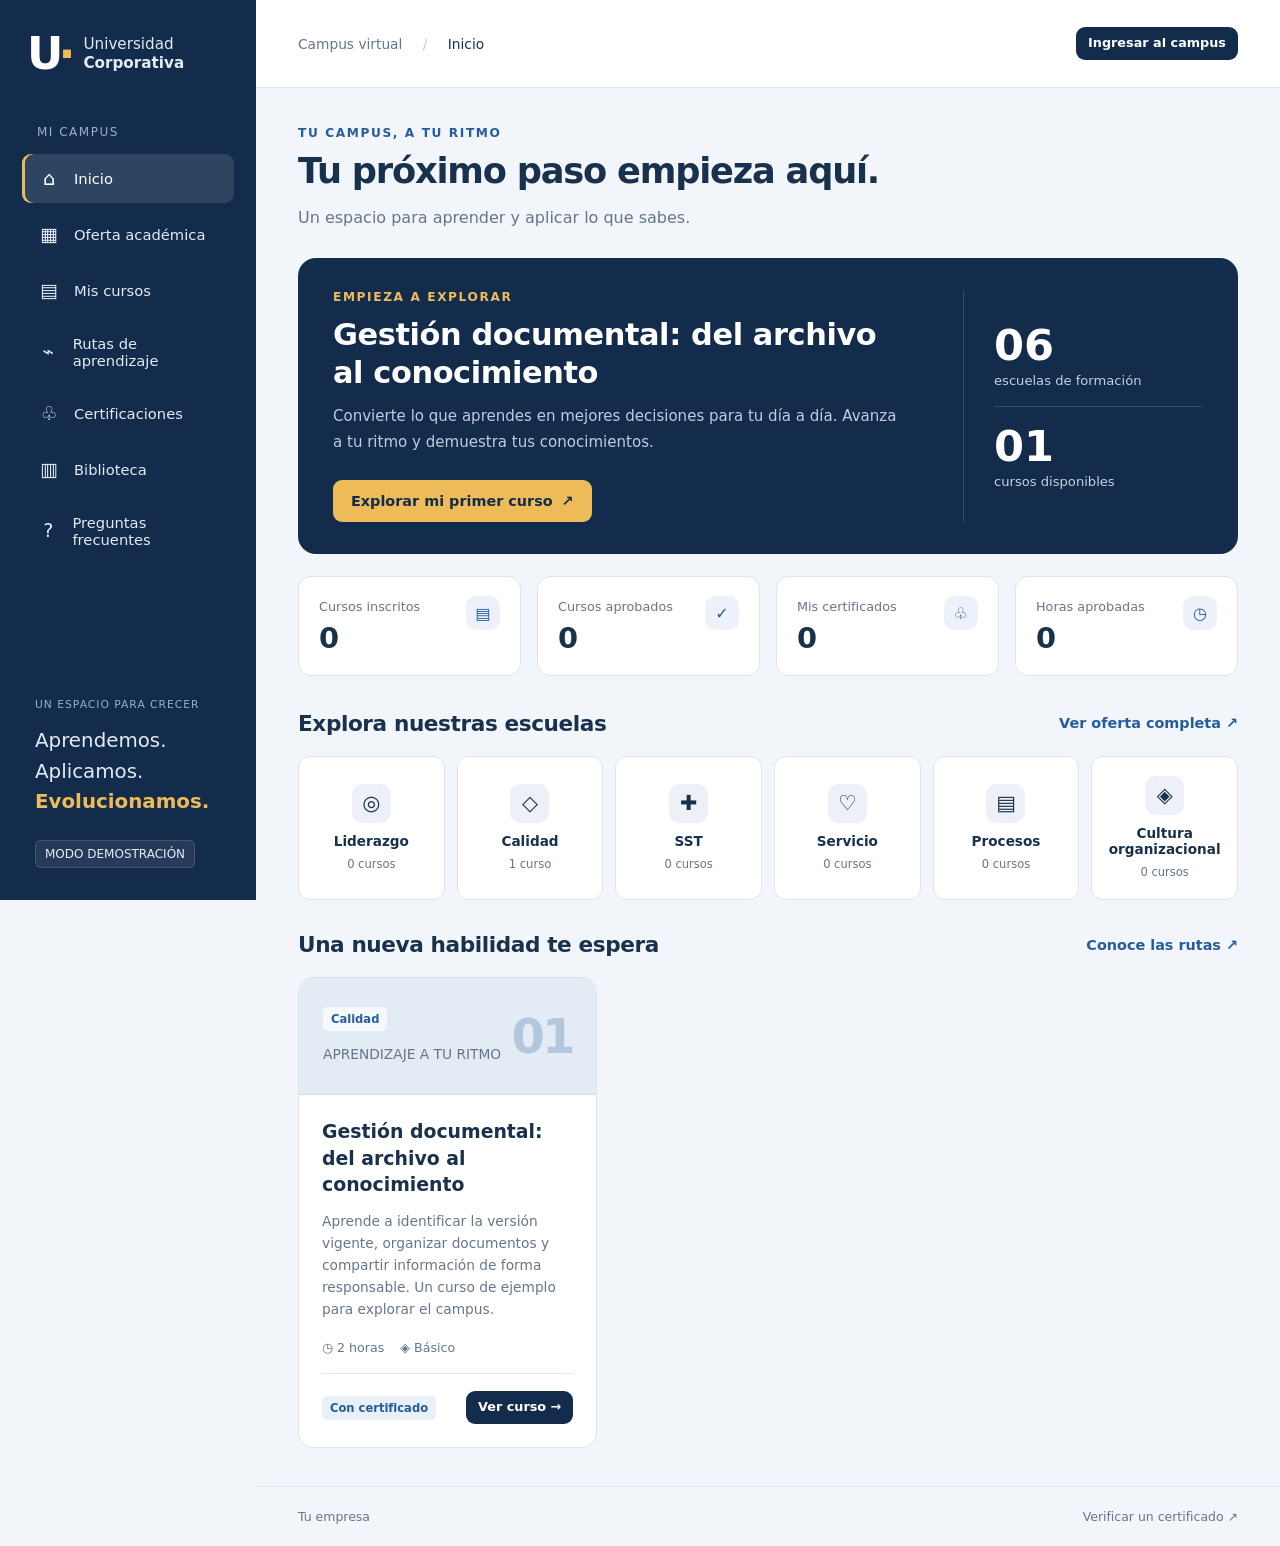
==== web/index.html @ 95053867 "Corregir estructura para GitHub Pages" ====
<!doctype html>
<html lang="es"><head><meta charset="utf-8"><meta name="viewport" content="width=device-width,initial-scale=1"><meta name="theme-color" content="#142c4c"><meta name="description" content="Tu espacio de aprendizaje, cursos y certificaciones corporativas."><title>Universidad Corporativa</title><link rel="icon" href="favicon.svg"><link rel="stylesheet" href="styles.css"><script defer src="config.js"></script><script defer src="demo.js"></script><script defer src="app.js"></script></head>
<body><a class="skip" href="#main">Saltar al contenido</a><aside id="sidebar"><a class="brand" href="#inicio"><span class="mark">U<span>·</span></span><span>Universidad<br><strong>Corporativa</strong></span></a><div class="nav-label">MI CAMPUS</div><nav id="navigation" aria-label="Navegación principal"></nav><div class="aside-bottom"><span class="small">UN ESPACIO PARA CRECER</span><p>Aprendemos.<br>Aplicamos.<br><strong>Evolucionamos.</strong></p><div id="mode"></div></div></aside><div class="shell"><header><button id="menu" class="icon-button" aria-label="Abrir menú" aria-expanded="false">☰</button><div class="breadcrumb">Campus virtual <span>/</span> <b id="section-name">Inicio</b></div><div id="account"></div></header><main id="main" tabindex="-1"><div class="empty">Cargando tu campus…</div></main><footer><span id="footer-brand">Universidad Corporativa</span><a href="#verificar">Verificar un certificado ↗</a></footer></div><dialog id="dialog"><div id="dialog-content"></div></dialog><div id="toast" role="status" aria-live="polite"></div></body></html>
---- web/styles.css ----
:root{--navy:#142c4c;--ink:#18324e;--muted:#66768a;--line:#dde4ed;--bg:#f2f5f9;--gold:#edbc59;--blue:#245c9e;--green:#247968;--radius:18px;font-family:Inter,ui-sans-serif,system-ui,-apple-system,BlinkMacSystemFont,"Segoe UI",sans-serif;color:var(--ink);background:var(--bg);font-size:16px}*{box-sizing:border-box}body{margin:0}button,input,select,textarea{font:inherit}button,a,input,select,textarea{-webkit-tap-highlight-color:transparent}button,a{touch-action:manipulation}button{cursor:pointer}button:disabled{cursor:wait;opacity:.6}a{color:inherit;text-decoration:none}a:hover{text-decoration:underline}button:focus-visible,a:focus-visible,input:focus-visible,select:focus-visible,textarea:focus-visible,summary:focus-visible{outline:3px solid #2e86d5;outline-offset:3px}h1,h2,h3,p{margin-top:0}h1{font-size:2.2rem;line-height:1.2;letter-spacing:-1.2px;margin-bottom:12px}h2{font-size:1.35rem;letter-spacing:-.4px}h3{font-size:1.1rem;line-height:1.4}p{line-height:1.7}small,.small{font-size:.8rem}#sidebar{width:256px;background:var(--navy);color:#e2eaf4;position:fixed;inset:0 auto 0 0;z-index:10;padding:32px 22px;display:flex;flex-direction:column}.brand{display:flex;align-items:center;gap:13px;line-height:1.3;font-size:.95rem;margin:0 5px 48px}.brand:hover{text-decoration:none}.mark{font-size:2.8rem;font-weight:800;line-height:1;letter-spacing:-5px;color:white}.mark span{color:var(--gold)}.nav-label{color:#9aafc8;font-size:.75rem;letter-spacing:1.5px;margin:0 15px 15px}nav{display:grid;gap:7px}nav a{padding:13px 15px;display:flex;gap:13px;align-items:center;border-radius:9px;font-size:.92rem}nav a.active{background:#2e4562;color:#fff;box-shadow:inset 3px 0 var(--gold)}nav a:hover{background:#263f5e;text-decoration:none}.nav-icon{font-size:1.2rem;width:24px;text-align:center}.aside-bottom{margin-top:auto;padding:25px 13px 0}.aside-bottom .small{color:#9aafc8;font-size:.67rem;letter-spacing:1px}.aside-bottom p{font-size:1.24rem;line-height:1.55;margin:14px 0 22px}.aside-bottom strong{color:var(--gold)}.demo-label{display:inline-block;padding:6px 9px;background:#ffffff13;border:1px solid #ffffff25;border-radius:6px;font-size:.75rem}.shell{margin-left:256px}header{height:88px;padding:0 42px;background:white;border-bottom:1px solid var(--line);display:flex;justify-content:space-between;align-items:center;gap:15px}.breadcrumb{font-size:.86rem;color:var(--muted)}.breadcrumb span{margin:0 16px;color:#bdc7d2}.breadcrumb b{font-weight:500;color:var(--ink)}#account{display:flex;align-items:center;gap:14px}.avatar{background:#e6edf7;border-radius:50%;width:38px;height:38px;display:inline-grid;place-items:center;font-weight:600;font-size:.85rem}.account-name{font-size:.85rem}.icon-button{background:none;border:0;color:var(--ink);padding:8px}#menu{display:none}main{padding:38px 42px;min-height:calc(100vh - 155px);max-width:1550px;margin:auto}.eyebrow{font-size:.76rem;letter-spacing:1.6px;font-weight:650;text-transform:uppercase;color:var(--blue);margin-bottom:10px}.muted{color:var(--muted)}.intro{display:flex;align-items:center;justify-content:space-between;gap:20px;margin-bottom:27px}.intro p{margin:8px 0 0}.btn{border:0;border-radius:9px;padding:12px 18px;background:var(--navy);color:white;font-weight:600;font-size:.9rem;display:inline-flex;align-items:center;justify-content:center;gap:9px;line-height:1.3;white-space:normal}.btn:hover{background:#254971;text-decoration:none}.btn.secondary{border:1px solid var(--line);color:var(--ink);background:white}.btn.gold{background:var(--gold);color:var(--navy)}.btn.danger{background:#a93343}.btn.small{padding:8px 12px;font-size:.8rem}.btn.link{color:var(--blue);background:none;padding:6px 0}.hero{background:var(--navy);color:white;border-radius:var(--radius);padding:32px 35px;display:grid;grid-template-columns:1fr 240px;gap:35px;overflow:hidden;position:relative}.hero .eyebrow{color:var(--gold)}.hero h2{font-size:1.9rem;line-height:1.25;max-width:560px;margin:12px 0}.hero p{color:#becde0;font-size:.94rem;max-width:570px;margin-bottom:24px}.hero-summary{border-left:1px solid #ffffff26;padding-left:30px;display:flex;flex-direction:column;justify-content:center;gap:18px}.hero-summary strong{font-size:2.7rem;line-height:1;font-weight:600}.hero-summary span{font-size:.82rem;color:#c3d1e2;display:block;margin-top:6px}.hero-summary .mini{border-top:1px solid #ffffff26;padding-top:18px}.stats{display:grid;grid-template-columns:repeat(4,1fr);gap:16px;margin:22px 0 32px}.stat{background:white;border:1px solid var(--line);border-radius:13px;padding:19px 20px;display:flex;justify-content:space-between;align-items:flex-start;gap:12px}.stat b{display:block;font-size:1.8rem;line-height:1.2;margin:6px 0 0}.stat small{color:var(--muted);font-size:.8rem}.stat-icon{width:34px;height:34px;display:grid;place-items:center;background:#edf2fa;border-radius:10px;color:var(--blue)}.section-head{display:flex;justify-content:space-between;align-items:center;gap:16px;margin:30px 0 17px}.section-head h2{margin:0}.schools{display:grid;grid-template-columns:repeat(6,1fr);gap:12px}.school{background:white;border:1px solid var(--line);border-radius:12px;padding:19px 10px;text-align:center;color:var(--ink);transition:transform .18s,border-color .18s}.school:hover{transform:translateY(-3px);border-color:#7b9aba}.school strong{display:block;font-size:.85rem;margin:10px 0 4px}.school small{font-size:.72rem;color:var(--muted)}.school-symbol{width:39px;height:39px;display:grid;place-items:center;border-radius:11px;background:#edf1f7;margin:auto;font-size:1.3rem}.grid{display:grid;grid-template-columns:repeat(3,minmax(0,1fr));gap:21px}.course{border:1px solid var(--line);border-radius:15px;background:white;overflow:hidden;display:flex;flex-direction:column}.course-cover{background:#e3ebf5;min-height:117px;padding:24px;display:flex;justify-content:space-between;align-items:center;color:var(--blue);border-bottom:1px solid #d5e0ef}.cover-number{font-size:3rem;line-height:1;font-weight:750;opacity:.25;letter-spacing:-3px}.course-cover .tag{background:#ffffffb0}.course-body{padding:23px;display:flex;flex:1;flex-direction:column}.course h3{font-size:1.18rem;margin-bottom:12px}.course p{font-size:.86rem;color:var(--muted);line-height:1.6;flex:1}.course-meta{display:flex;gap:16px;font-size:.79rem;color:var(--muted);margin:7px 0 18px}.course-bottom{border-top:1px solid var(--line);padding-top:17px;display:flex;justify-content:space-between;align-items:center;gap:12px}.tag{font-size:.72rem;font-weight:600;border-radius:5px;padding:5px 8px;background:#eaf0f8;color:var(--blue);display:inline-block}.tag.green{color:#176451;background:#e6f3ee}.tag.gold{color:#885b0b;background:#fff3d9}.tag.red{color:#a52d3d;background:#fdeaf0}.filters{display:flex;flex-wrap:wrap;gap:12px;margin:24px 0}.filters input{flex:2;min-width:180px}.filters select{flex:1;min-width:170px}input,select,textarea{border:1px solid #cbd5e0;border-radius:8px;background:white;color:var(--ink);padding:11px 12px;width:100%;font-size:.93rem}textarea{resize:vertical;min-height:100px;line-height:1.6}label{display:block;font-size:.85rem;font-weight:550;margin-bottom:7px}label:has(input[type=checkbox]),label:has(input[type=radio]){font-weight:400;display:flex;align-items:flex-start;gap:11px;line-height:1.55}input[type=checkbox],input[type=radio]{width:19px;height:19px;flex-shrink:0;margin:3px 0;accent-color:var(--navy)}.field{margin-bottom:18px}.form-grid{display:grid;grid-template-columns:1fr 1fr;gap:0 18px}.panel{background:white;border:1px solid var(--line);border-radius:var(--radius);padding:28px;margin-bottom:22px}.panel p:last-child{margin-bottom:0}.empty{background:white;border:1px dashed #c2cede;border-radius:15px;padding:45px 28px;text-align:center;color:var(--muted)}.empty h3{color:var(--ink)}.progress{height:7px;background:#e8edf4;border-radius:10px;overflow:hidden;margin:12px 0}.progress span{height:100%;display:block;background:var(--green);border-radius:10px}.course-layout{display:grid;grid-template-columns:270px minmax(0,1fr);gap:24px}.lesson-nav{align-self:start;background:white;border:1px solid var(--line);padding:20px;border-radius:14px}.lesson-nav button{display:block;text-align:left;width:100%;border:0;border-radius:8px;background:none;padding:13px 11px;color:var(--ink);font-size:.86rem;margin:5px 0;line-height:1.5}.lesson-nav button.active{background:#eaf0f8;font-weight:600}.reading{white-space:pre-wrap;line-height:1.9;font-size:1rem}.lesson-actions{display:flex;justify-content:space-between;gap:14px;border-top:1px solid var(--line);padding-top:22px;margin-top:28px}.notice{padding:15px 19px;border:1px solid #e2d3ae;background:#fff8e9;border-radius:10px;color:#775621;font-size:.88rem;line-height:1.6;margin-bottom:22px}.notice.blue{background:#edf4fc;border-color:#cbdff4;color:#254971}.quiz-question{border:1px solid var(--line);border-radius:12px;padding:24px;margin:20px 0}.quiz-question legend{font-weight:600;padding:0 7px;line-height:1.5}.quiz-question label{padding:11px 13px;border:1px solid var(--line);border-radius:7px;margin:10px 0}.quiz-question label:has(input:checked){background:#edf4fc;border-color:#457fb4}.score{font-size:4rem;font-weight:700;color:var(--green);margin:12px 0}.cert{position:relative;padding:29px;border-top:4px solid var(--gold)}.cert .cert-icon{font-size:2rem;color:#ad7b21;margin-bottom:18px}.cert h3{margin:10px 0}.cert code{font-size:.78rem;word-break:break-all;color:var(--muted)}.tabs{display:flex;gap:6px;border-bottom:1px solid var(--line);margin:24px 0;flex-wrap:wrap}.tabs button{border:0;background:none;padding:14px 18px;color:var(--muted);border-bottom:3px solid transparent}.tabs button.active{color:var(--navy);border-color:var(--navy);font-weight:600}.table-wrap{overflow:auto;background:white;border:1px solid var(--line);border-radius:12px}table{width:100%;border-collapse:collapse;font-size:.82rem;white-space:nowrap}th,td{text-align:left;border-bottom:1px solid var(--line);padding:15px}th{background:#eaf0f7;font-weight:600}td .btn{font-size:.76rem}details{padding:21px 0;border-bottom:1px solid var(--line)}summary{cursor:pointer;font-weight:600;line-height:1.5}details p{margin:15px 0 0;color:var(--muted)}footer{border-top:1px solid var(--line);padding:22px 42px;display:flex;justify-content:space-between;gap:20px;font-size:.78rem;color:var(--muted)}dialog{border:0;border-radius:18px;padding:30px;max-width:560px;width:calc(100% - 30px);max-height:90vh;box-shadow:0 20px 100px #10284340;color:var(--ink)}dialog::backdrop{background:#11283fb3;backdrop-filter:blur(3px)}.dialog-head{display:flex;justify-content:space-between;gap:20px;margin-bottom:18px}.dialog-head h2{margin:0}.dialog-actions{display:flex;gap:12px;margin-top:20px;flex-wrap:wrap}.error{color:#a1293d;font-size:.87rem;line-height:1.5;margin:12px 0}#toast{position:fixed;bottom:25px;left:50%;transform:translateX(-50%);z-index:50;background:var(--navy);color:white;border-radius:10px;padding:14px 22px;max-width:90vw;box-shadow:0 6px 30px #0002;display:none;font-size:.9rem}.editor-item{padding:20px;border:1px solid var(--line);border-radius:12px;margin-bottom:18px}.editor-item h3{display:flex;justify-content:space-between;align-items:center;gap:15px}.editor-width{max-width:950px}.auth-card{max-width:580px;margin:40px auto}.skip{position:fixed;top:-60px;left:20px;background:white;padding:12px;z-index:100}.skip:focus{top:10px}.route-step{display:flex;align-items:center;gap:12px;margin:14px 0;font-size:.9rem}.route-step b{background:#edf2f8;width:26px;height:26px;border-radius:50%;display:grid;place-items:center;font-size:.8rem;flex-shrink:0}.row{display:flex;align-items:center;gap:12px;flex-wrap:wrap}.bar-row{display:grid;grid-template-columns:130px 1fr 45px;gap:14px;align-items:center;font-size:.85rem;margin:13px 0}.certificate-print{border:8px double var(--gold);padding:45px;text-align:center;background:white}.certificate-print h1{font-size:2rem}.certificate-print h2{font-size:1.7rem}.certificate-print p{margin:17px 0}.visually-hidden{position:absolute;width:1px;height:1px;overflow:hidden;clip:rect(0,0,0,0)}@media(min-width:1450px){.hero{padding:38px 42px}.hero h2{font-size:2.2rem}}@media(max-width:1150px){#sidebar{width:220px;padding:28px 16px}.shell{margin-left:220px}main{padding:30px 25px}header{padding:0 25px}.schools{grid-template-columns:repeat(3,1fr)}.grid{grid-template-columns:repeat(2,minmax(0,1fr))}.hero{grid-template-columns:1fr 150px;gap:22px}.stats{grid-template-columns:repeat(2,1fr)}}@media(max-width:760px){#sidebar{transform:translateX(-100%);transition:transform .2s;width:256px}body.menu-open #sidebar{transform:translateX(0);box-shadow:0 0 0 100vmax #12263e80}.shell{margin-left:0}#menu{display:block}header{height:72px;padding:0 18px;position:relative}.breadcrumb{flex:1;font-size:.8rem}.breadcrumb span{margin:0 7px}.breadcrumb b{display:none}.account-name{display:none}main{padding:26px 19px}.intro{align-items:flex-start}.intro .btn{font-size:.8rem;padding:10px;flex-shrink:0}h1{font-size:1.8rem}.hero{grid-template-columns:1fr;padding:27px}.hero h2{font-size:1.65rem}.hero-summary{display:none}.stats{gap:10px;margin-bottom:25px}.stat{padding:15px}.stat small{font-size:.74rem}.stat-icon{display:none}.schools{gap:9px}.school{padding:15px 7px}.school strong{font-size:.77rem}.grid{grid-template-columns:1fr}.course-layout{grid-template-columns:1fr}.lesson-nav{padding:14px}.lesson-nav button{padding:8px}.panel{padding:22px}.form-grid{grid-template-columns:1fr}.section-head{align-items:flex-start}.section-head .btn{font-size:.78rem}.lesson-actions{flex-wrap:wrap}footer{padding:20px;font-size:.7rem}.tabs button{padding:12px 9px;font-size:.82rem}.bar-row{grid-template-columns:85px 1fr 36px}.certificate-print{padding:22px}.certificate-print h1{font-size:1.4rem}}@media(prefers-reduced-motion:reduce){*{animation:none!important;transition:none!important;scroll-behavior:auto!important}}@media print{#sidebar,header,footer,.no-print,#toast{display:none!important}.shell{margin:0}main{padding:0}.certificate-print{margin:0;border:6px double #ad7b21;page-break-inside:avoid}body{background:white}@page{size:landscape;margin:15mm}}
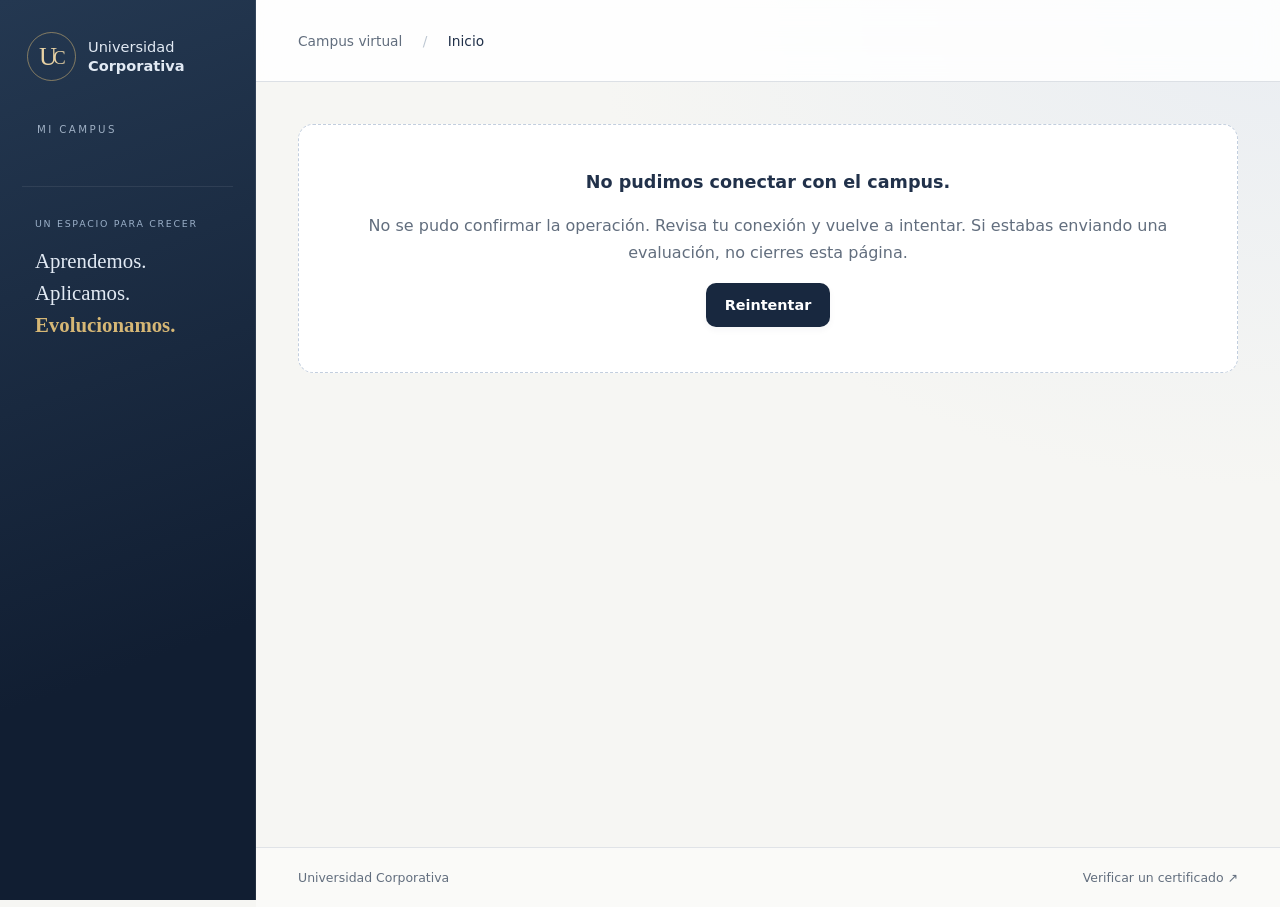
==== commit 0ed17fbf: "Actualizar campus y certificado premium" ====
--- a/web/index.html
+++ b/web/index.html
@@ -1,3 +1,4 @@
 <!doctype html>
-<html lang="es"><head><meta charset="utf-8"><meta name="viewport" content="width=device-width,initial-scale=1"><meta name="theme-color" content="#142c4c"><meta name="description" content="Tu espacio de aprendizaje, cursos y certificaciones corporativas."><title>Universidad Corporativa</title><link rel="icon" href="favicon.svg"><link rel="stylesheet" href="styles.css"><script defer src="config.js"></script><script defer src="demo.js"></script><script defer src="app.js"></script></head>
-<body><a class="skip" href="#main">Saltar al contenido</a><aside id="sidebar"><a class="brand" href="#inicio"><span class="mark">U<span>·</span></span><span>Universidad<br><strong>Corporativa</strong></span></a><div class="nav-label">MI CAMPUS</div><nav id="navigation" aria-label="Navegación principal"></nav><div class="aside-bottom"><span class="small">UN ESPACIO PARA CRECER</span><p>Aprendemos.<br>Aplicamos.<br><strong>Evolucionamos.</strong></p><div id="mode"></div></div></aside><div class="shell"><header><button id="menu" class="icon-button" aria-label="Abrir menú" aria-expanded="false">☰</button><div class="breadcrumb">Campus virtual <span>/</span> <b id="section-name">Inicio</b></div><div id="account"></div></header><main id="main" tabindex="-1"><div class="empty">Cargando tu campus…</div></main><footer><span id="footer-brand">Universidad Corporativa</span><a href="#verificar">Verificar un certificado ↗</a></footer></div><dialog id="dialog"><div id="dialog-content"></div></dialog><div id="toast" role="status" aria-live="polite"></div></body></html>
+<html lang="es"><head><meta charset="utf-8"><meta name="viewport" content="width=device-width,initial-scale=1"><meta name="theme-color" content="#142c4c"><meta name="description" content="Tu espacio de aprendizaje, cursos y certificaciones corporativas."><title>Universidad Corporativa</title><link rel="icon" href="favicon.svg"><link rel="stylesheet" href="styles.css"><script defer src="config.js"></script><script defer src="demo.js"></script><script defer src="certificate.js"></script><script defer src="app.js"></script></head>
+<body><a class="skip" href="#main">Saltar al contenido</a><aside id="sidebar"><a class="brand" href="#inicio"><span class="mark">U<span>C</span></span><span>Universidad<br><strong>Corporativa</strong></span></a><div class="nav-label">MI CAMPUS</div><nav id="navigation" aria-label="Navegación principal"></nav><div class="aside-bottom"><span class="small">UN ESPACIO PARA CRECER</span><p>Aprendemos.<br>Aplicamos.<br><strong>Evolucionamos.</strong></p><div id="mode"></div></div></aside><div class="shell"><header><button id="menu" class="icon-button" aria-label="Abrir menú" aria-expanded="false">☰</button><div class="breadcrumb">Campus virtual <span>/</span> <b id="section-name">Inicio</b></div><div id="account"></div></header><main id="main" tabindex="-1"><div class="empty">Cargando tu campus…</div></main><footer><span id="footer-brand">Universidad Corporativa</span><a href="#verificar">Verificar un certificado ↗</a></footer></div><dialog id="dialog"><div id="dialog-content"></div></dialog><div id="toast" role="status" aria-live="polite"></div></body></html>
+
--- a/web/styles.css
+++ b/web/styles.css
@@ -1 +1,35 @@
 :root{--navy:#142c4c;--ink:#18324e;--muted:#66768a;--line:#dde4ed;--bg:#f2f5f9;--gold:#edbc59;--blue:#245c9e;--green:#247968;--radius:18px;font-family:Inter,ui-sans-serif,system-ui,-apple-system,BlinkMacSystemFont,"Segoe UI",sans-serif;color:var(--ink);background:var(--bg);font-size:16px}*{box-sizing:border-box}body{margin:0}button,input,select,textarea{font:inherit}button,a,input,select,textarea{-webkit-tap-highlight-color:transparent}button,a{touch-action:manipulation}button{cursor:pointer}button:disabled{cursor:wait;opacity:.6}a{color:inherit;text-decoration:none}a:hover{text-decoration:underline}button:focus-visible,a:focus-visible,input:focus-visible,select:focus-visible,textarea:focus-visible,summary:focus-visible{outline:3px solid #2e86d5;outline-offset:3px}h1,h2,h3,p{margin-top:0}h1{font-size:2.2rem;line-height:1.2;letter-spacing:-1.2px;margin-bottom:12px}h2{font-size:1.35rem;letter-spacing:-.4px}h3{font-size:1.1rem;line-height:1.4}p{line-height:1.7}small,.small{font-size:.8rem}#sidebar{width:256px;background:var(--navy);color:#e2eaf4;position:fixed;inset:0 auto 0 0;z-index:10;padding:32px 22px;display:flex;flex-direction:column}.brand{display:flex;align-items:center;gap:13px;line-height:1.3;font-size:.95rem;margin:0 5px 48px}.brand:hover{text-decoration:none}.mark{font-size:2.8rem;font-weight:800;line-height:1;letter-spacing:-5px;color:white}.mark span{color:var(--gold)}.nav-label{color:#9aafc8;font-size:.75rem;letter-spacing:1.5px;margin:0 15px 15px}nav{display:grid;gap:7px}nav a{padding:13px 15px;display:flex;gap:13px;align-items:center;border-radius:9px;font-size:.92rem}nav a.active{background:#2e4562;color:#fff;box-shadow:inset 3px 0 var(--gold)}nav a:hover{background:#263f5e;text-decoration:none}.nav-icon{font-size:1.2rem;width:24px;text-align:center}.aside-bottom{margin-top:auto;padding:25px 13px 0}.aside-bottom .small{color:#9aafc8;font-size:.67rem;letter-spacing:1px}.aside-bottom p{font-size:1.24rem;line-height:1.55;margin:14px 0 22px}.aside-bottom strong{color:var(--gold)}.demo-label{display:inline-block;padding:6px 9px;background:#ffffff13;border:1px solid #ffffff25;border-radius:6px;font-size:.75rem}.shell{margin-left:256px}header{height:88px;padding:0 42px;background:white;border-bottom:1px solid var(--line);display:flex;justify-content:space-between;align-items:center;gap:15px}.breadcrumb{font-size:.86rem;color:var(--muted)}.breadcrumb span{margin:0 16px;color:#bdc7d2}.breadcrumb b{font-weight:500;color:var(--ink)}#account{display:flex;align-items:center;gap:14px}.avatar{background:#e6edf7;border-radius:50%;width:38px;height:38px;display:inline-grid;place-items:center;font-weight:600;font-size:.85rem}.account-name{font-size:.85rem}.icon-button{background:none;border:0;color:var(--ink);padding:8px}#menu{display:none}main{padding:38px 42px;min-height:calc(100vh - 155px);max-width:1550px;margin:auto}.eyebrow{font-size:.76rem;letter-spacing:1.6px;font-weight:650;text-transform:uppercase;color:var(--blue);margin-bottom:10px}.muted{color:var(--muted)}.intro{display:flex;align-items:center;justify-content:space-between;gap:20px;margin-bottom:27px}.intro p{margin:8px 0 0}.btn{border:0;border-radius:9px;padding:12px 18px;background:var(--navy);color:white;font-weight:600;font-size:.9rem;display:inline-flex;align-items:center;justify-content:center;gap:9px;line-height:1.3;white-space:normal}.btn:hover{background:#254971;text-decoration:none}.btn.secondary{border:1px solid var(--line);color:var(--ink);background:white}.btn.gold{background:var(--gold);color:var(--navy)}.btn.danger{background:#a93343}.btn.small{padding:8px 12px;font-size:.8rem}.btn.link{color:var(--blue);background:none;padding:6px 0}.hero{background:var(--navy);color:white;border-radius:var(--radius);padding:32px 35px;display:grid;grid-template-columns:1fr 240px;gap:35px;overflow:hidden;position:relative}.hero .eyebrow{color:var(--gold)}.hero h2{font-size:1.9rem;line-height:1.25;max-width:560px;margin:12px 0}.hero p{color:#becde0;font-size:.94rem;max-width:570px;margin-bottom:24px}.hero-summary{border-left:1px solid #ffffff26;padding-left:30px;display:flex;flex-direction:column;justify-content:center;gap:18px}.hero-summary strong{font-size:2.7rem;line-height:1;font-weight:600}.hero-summary span{font-size:.82rem;color:#c3d1e2;display:block;margin-top:6px}.hero-summary .mini{border-top:1px solid #ffffff26;padding-top:18px}.stats{display:grid;grid-template-columns:repeat(4,1fr);gap:16px;margin:22px 0 32px}.stat{background:white;border:1px solid var(--line);border-radius:13px;padding:19px 20px;display:flex;justify-content:space-between;align-items:flex-start;gap:12px}.stat b{display:block;font-size:1.8rem;line-height:1.2;margin:6px 0 0}.stat small{color:var(--muted);font-size:.8rem}.stat-icon{width:34px;height:34px;display:grid;place-items:center;background:#edf2fa;border-radius:10px;color:var(--blue)}.section-head{display:flex;justify-content:space-between;align-items:center;gap:16px;margin:30px 0 17px}.section-head h2{margin:0}.schools{display:grid;grid-template-columns:repeat(6,1fr);gap:12px}.school{background:white;border:1px solid var(--line);border-radius:12px;padding:19px 10px;text-align:center;color:var(--ink);transition:transform .18s,border-color .18s}.school:hover{transform:translateY(-3px);border-color:#7b9aba}.school strong{display:block;font-size:.85rem;margin:10px 0 4px}.school small{font-size:.72rem;color:var(--muted)}.school-symbol{width:39px;height:39px;display:grid;place-items:center;border-radius:11px;background:#edf1f7;margin:auto;font-size:1.3rem}.grid{display:grid;grid-template-columns:repeat(3,minmax(0,1fr));gap:21px}.course{border:1px solid var(--line);border-radius:15px;background:white;overflow:hidden;display:flex;flex-direction:column}.course-cover{background:#e3ebf5;min-height:117px;padding:24px;display:flex;justify-content:space-between;align-items:center;color:var(--blue);border-bottom:1px solid #d5e0ef}.cover-number{font-size:3rem;line-height:1;font-weight:750;opacity:.25;letter-spacing:-3px}.course-cover .tag{background:#ffffffb0}.course-body{padding:23px;display:flex;flex:1;flex-direction:column}.course h3{font-size:1.18rem;margin-bottom:12px}.course p{font-size:.86rem;color:var(--muted);line-height:1.6;flex:1}.course-meta{display:flex;gap:16px;font-size:.79rem;color:var(--muted);margin:7px 0 18px}.course-bottom{border-top:1px solid var(--line);padding-top:17px;display:flex;justify-content:space-between;align-items:center;gap:12px}.tag{font-size:.72rem;font-weight:600;border-radius:5px;padding:5px 8px;background:#eaf0f8;color:var(--blue);display:inline-block}.tag.green{color:#176451;background:#e6f3ee}.tag.gold{color:#885b0b;background:#fff3d9}.tag.red{color:#a52d3d;background:#fdeaf0}.filters{display:flex;flex-wrap:wrap;gap:12px;margin:24px 0}.filters input{flex:2;min-width:180px}.filters select{flex:1;min-width:170px}input,select,textarea{border:1px solid #cbd5e0;border-radius:8px;background:white;color:var(--ink);padding:11px 12px;width:100%;font-size:.93rem}textarea{resize:vertical;min-height:100px;line-height:1.6}label{display:block;font-size:.85rem;font-weight:550;margin-bottom:7px}label:has(input[type=checkbox]),label:has(input[type=radio]){font-weight:400;display:flex;align-items:flex-start;gap:11px;line-height:1.55}input[type=checkbox],input[type=radio]{width:19px;height:19px;flex-shrink:0;margin:3px 0;accent-color:var(--navy)}.field{margin-bottom:18px}.form-grid{display:grid;grid-template-columns:1fr 1fr;gap:0 18px}.panel{background:white;border:1px solid var(--line);border-radius:var(--radius);padding:28px;margin-bottom:22px}.panel p:last-child{margin-bottom:0}.empty{background:white;border:1px dashed #c2cede;border-radius:15px;padding:45px 28px;text-align:center;color:var(--muted)}.empty h3{color:var(--ink)}.progress{height:7px;background:#e8edf4;border-radius:10px;overflow:hidden;margin:12px 0}.progress span{height:100%;display:block;background:var(--green);border-radius:10px}.course-layout{display:grid;grid-template-columns:270px minmax(0,1fr);gap:24px}.lesson-nav{align-self:start;background:white;border:1px solid var(--line);padding:20px;border-radius:14px}.lesson-nav button{display:block;text-align:left;width:100%;border:0;border-radius:8px;background:none;padding:13px 11px;color:var(--ink);font-size:.86rem;margin:5px 0;line-height:1.5}.lesson-nav button.active{background:#eaf0f8;font-weight:600}.reading{white-space:pre-wrap;line-height:1.9;font-size:1rem}.lesson-actions{display:flex;justify-content:space-between;gap:14px;border-top:1px solid var(--line);padding-top:22px;margin-top:28px}.notice{padding:15px 19px;border:1px solid #e2d3ae;background:#fff8e9;border-radius:10px;color:#775621;font-size:.88rem;line-height:1.6;margin-bottom:22px}.notice.blue{background:#edf4fc;border-color:#cbdff4;color:#254971}.quiz-question{border:1px solid var(--line);border-radius:12px;padding:24px;margin:20px 0}.quiz-question legend{font-weight:600;padding:0 7px;line-height:1.5}.quiz-question label{padding:11px 13px;border:1px solid var(--line);border-radius:7px;margin:10px 0}.quiz-question label:has(input:checked){background:#edf4fc;border-color:#457fb4}.score{font-size:4rem;font-weight:700;color:var(--green);margin:12px 0}.cert{position:relative;padding:29px;border-top:4px solid var(--gold)}.cert .cert-icon{font-size:2rem;color:#ad7b21;margin-bottom:18px}.cert h3{margin:10px 0}.cert code{font-size:.78rem;word-break:break-all;color:var(--muted)}.tabs{display:flex;gap:6px;border-bottom:1px solid var(--line);margin:24px 0;flex-wrap:wrap}.tabs button{border:0;background:none;padding:14px 18px;color:var(--muted);border-bottom:3px solid transparent}.tabs button.active{color:var(--navy);border-color:var(--navy);font-weight:600}.table-wrap{overflow:auto;background:white;border:1px solid var(--line);border-radius:12px}table{width:100%;border-collapse:collapse;font-size:.82rem;white-space:nowrap}th,td{text-align:left;border-bottom:1px solid var(--line);padding:15px}th{background:#eaf0f7;font-weight:600}td .btn{font-size:.76rem}details{padding:21px 0;border-bottom:1px solid var(--line)}summary{cursor:pointer;font-weight:600;line-height:1.5}details p{margin:15px 0 0;color:var(--muted)}footer{border-top:1px solid var(--line);padding:22px 42px;display:flex;justify-content:space-between;gap:20px;font-size:.78rem;color:var(--muted)}dialog{border:0;border-radius:18px;padding:30px;max-width:560px;width:calc(100% - 30px);max-height:90vh;box-shadow:0 20px 100px #10284340;color:var(--ink)}dialog::backdrop{background:#11283fb3;backdrop-filter:blur(3px)}.dialog-head{display:flex;justify-content:space-between;gap:20px;margin-bottom:18px}.dialog-head h2{margin:0}.dialog-actions{display:flex;gap:12px;margin-top:20px;flex-wrap:wrap}.error{color:#a1293d;font-size:.87rem;line-height:1.5;margin:12px 0}#toast{position:fixed;bottom:25px;left:50%;transform:translateX(-50%);z-index:50;background:var(--navy);color:white;border-radius:10px;padding:14px 22px;max-width:90vw;box-shadow:0 6px 30px #0002;display:none;font-size:.9rem}.editor-item{padding:20px;border:1px solid var(--line);border-radius:12px;margin-bottom:18px}.editor-item h3{display:flex;justify-content:space-between;align-items:center;gap:15px}.editor-width{max-width:950px}.auth-card{max-width:580px;margin:40px auto}.skip{position:fixed;top:-60px;left:20px;background:white;padding:12px;z-index:100}.skip:focus{top:10px}.route-step{display:flex;align-items:center;gap:12px;margin:14px 0;font-size:.9rem}.route-step b{background:#edf2f8;width:26px;height:26px;border-radius:50%;display:grid;place-items:center;font-size:.8rem;flex-shrink:0}.row{display:flex;align-items:center;gap:12px;flex-wrap:wrap}.bar-row{display:grid;grid-template-columns:130px 1fr 45px;gap:14px;align-items:center;font-size:.85rem;margin:13px 0}.certificate-print{border:8px double var(--gold);padding:45px;text-align:center;background:white}.certificate-print h1{font-size:2rem}.certificate-print h2{font-size:1.7rem}.certificate-print p{margin:17px 0}.visually-hidden{position:absolute;width:1px;height:1px;overflow:hidden;clip:rect(0,0,0,0)}@media(min-width:1450px){.hero{padding:38px 42px}.hero h2{font-size:2.2rem}}@media(max-width:1150px){#sidebar{width:220px;padding:28px 16px}.shell{margin-left:220px}main{padding:30px 25px}header{padding:0 25px}.schools{grid-template-columns:repeat(3,1fr)}.grid{grid-template-columns:repeat(2,minmax(0,1fr))}.hero{grid-template-columns:1fr 150px;gap:22px}.stats{grid-template-columns:repeat(2,1fr)}}@media(max-width:760px){#sidebar{transform:translateX(-100%);transition:transform .2s;width:256px}body.menu-open #sidebar{transform:translateX(0);box-shadow:0 0 0 100vmax #12263e80}.shell{margin-left:0}#menu{display:block}header{height:72px;padding:0 18px;position:relative}.breadcrumb{flex:1;font-size:.8rem}.breadcrumb span{margin:0 7px}.breadcrumb b{display:none}.account-name{display:none}main{padding:26px 19px}.intro{align-items:flex-start}.intro .btn{font-size:.8rem;padding:10px;flex-shrink:0}h1{font-size:1.8rem}.hero{grid-template-columns:1fr;padding:27px}.hero h2{font-size:1.65rem}.hero-summary{display:none}.stats{gap:10px;margin-bottom:25px}.stat{padding:15px}.stat small{font-size:.74rem}.stat-icon{display:none}.schools{gap:9px}.school{padding:15px 7px}.school strong{font-size:.77rem}.grid{grid-template-columns:1fr}.course-layout{grid-template-columns:1fr}.lesson-nav{padding:14px}.lesson-nav button{padding:8px}.panel{padding:22px}.form-grid{grid-template-columns:1fr}.section-head{align-items:flex-start}.section-head .btn{font-size:.78rem}.lesson-actions{flex-wrap:wrap}footer{padding:20px;font-size:.7rem}.tabs button{padding:12px 9px;font-size:.82rem}.bar-row{grid-template-columns:85px 1fr 36px}.certificate-print{padding:22px}.certificate-print h1{font-size:1.4rem}}@media(prefers-reduced-motion:reduce){*{animation:none!important;transition:none!important;scroll-behavior:auto!important}}@media print{#sidebar,header,footer,.no-print,#toast{display:none!important}.shell{margin:0}main{padding:0}.certificate-print{margin:0;border:6px double #ad7b21;page-break-inside:avoid}body{background:white}@page{size:landscape;margin:15mm}}
+
+
+/* Visores integrados y estado de solicitudes, sin cambiar el diseño del campus. */
+#network-status{position:fixed;bottom:20px;right:20px;z-index:10000;background:#142c4c;color:white;padding:12px 18px;border-radius:10px;box-shadow:0 4px 18px #0002;pointer-events:none}
+#network-status[hidden]{display:none}
+.resource-viewer{margin-top:24px;max-width:100%;min-width:0}
+.resource-viewer iframe{display:block;width:100%;height:65vh;min-height:280px;border:1px solid #dce2e8;border-radius:10px;background:#f7f9fc}
+.resource-viewer iframe.video-frame{height:auto;min-height:0;aspect-ratio:16/9}
+.resource-viewer video,.resource-viewer img{display:block;width:100%;max-height:70vh;object-fit:contain;border-radius:10px;background:#101c2d}
+.resource-viewer audio{width:100%}
+.resource-viewer details{margin-top:12px;font-size:13px;overflow-wrap:anywhere}
+dialog.resource-dialog{width:min(1100px,95vw);max-width:95vw}
+.course-layout>section{min-width:0}
+
+
+/* Universidad Corporativa / edición institucional */
+:root{--navy:#18283f;--ink:#21314a;--muted:#626e7e;--line:#e0e3e7;--bg:#f6f6f3;--gold:#d6b775;--blue:#35557b;--green:#287462;--radius:20px}
+body{background:radial-gradient(ellipse at 100% 0,#e9edf2 0,transparent 38%),var(--bg)}
+h1{font-weight:650;letter-spacing:-1.3px}h2{font-weight:650}main{padding-top:42px}
+#sidebar{background:linear-gradient(160deg,#243851,#111e32 72%);border-right:1px solid #ffffff12;overflow-y:auto}
+.brand{margin-bottom:42px;gap:12px;font-size:.91rem}.brand .mark{position:relative;border:1px solid #d6b7758a;border-radius:50%;width:49px;height:49px;display:grid;place-items:center;font:25px Georgia,serif;letter-spacing:-3px;color:#e8d2a4;flex-shrink:0}.mark span{font:inherit;color:inherit;position:absolute;left:25px;top:14px;font-size:19px}.brand .mark{padding-right:10px}
+.nav-label{font-size:.64rem;letter-spacing:2.4px;color:#9eafc3}nav a{padding:13px 14px;border:1px solid transparent;transition:background .18s,color .18s}nav a.active{background:#ffffff0d;border-color:#d6b7753d;box-shadow:inset 3px 0 var(--gold);color:#f4dfb8}nav a:hover{background:#ffffff0d}.aside-bottom{border-top:1px solid #ffffff14;margin-top:36px}.aside-bottom p{font-family:Georgia,serif;font-size:1.3rem}.aside-bottom .small{letter-spacing:1.7px;font-size:.59rem}.demo-label{font-size:.64rem;letter-spacing:1px;border-radius:20px;padding:7px 10px}
+header{background:#ffffffd9;backdrop-filter:blur(15px);height:82px;border-bottom-color:#dce0e5}.avatar{background:#e9edf1;border:1px solid #d6dfe7;color:#304763}.eyebrow{font-size:.65rem;letter-spacing:2.2px;color:#816436}.intro{margin-bottom:30px}.intro p{max-width:700px}
+.btn{border-radius:10px;padding:13px 19px;box-shadow:0 3px 7px #18283f0b;transition:background .16s,box-shadow .16s,transform .16s}.btn:hover{box-shadow:0 6px 16px #18283f16;transform:translateY(-1px)}.btn.gold{background:linear-gradient(110deg,#e4c990,#c9a15d);color:#16253b}.btn.secondary{background:#ffffffc9;border-color:#d9dee4}.btn.link{box-shadow:none}.btn:disabled{transform:none}.btn:active{transform:translateY(0)}
+.hero{isolation:isolate;background:radial-gradient(ellipse at 90% 20%,#3c5470 0,transparent 52%),linear-gradient(110deg,#182a43,#142238);padding:40px;border:1px solid #ffffff22;box-shadow:0 18px 35px #17283c12;min-height:280px;grid-template-columns:minmax(0,1fr) 220px}
+.hero:before,.hero:after{content:"";position:absolute;width:380px;height:380px;right:-165px;top:-140px;border:1px solid #d6b77542;border-radius:46%;transform:rotate(35deg);z-index:-1}.hero:after{width:470px;height:470px;right:-205px;top:-178px}.hero h2{font-family:Georgia,serif;font-weight:400;font-size:2.4rem;letter-spacing:-.6px;max-width:630px}.hero p{line-height:1.8;color:#d0d9e3;font-size:.91rem}.hero .eyebrow{color:#e2c58d;font-size:.64rem}.hero-summary{position:relative;border-left:1px solid #d7b9783b;gap:12px;padding-left:28px}.hero-summary strong{font-weight:400;font-family:Georgia,serif;font-size:2.4rem}.hero-summary .mini{padding-top:10px}.hero-emblem{position:absolute;right:-7px;top:0;font:46px Georgia,serif;color:#dfc38727;letter-spacing:-7px}.hero-summary span.hero-emblem{font-size:46px;color:#dfc38727}
+.stats{gap:16px;margin:24px 0 38px}.stat{border-color:#e3e5e8;border-radius:14px;box-shadow:0 5px 18px #18283f04;padding:22px}.stat b{font-size:2rem;font-weight:550;letter-spacing:-1px}.stat-icon{background:#f5f1e8;color:#92703a;border:1px solid #e9dfca}.stat small{font-size:.75rem}
+.section-head{margin-top:36px}.section-head h2{font-size:1.25rem}.school{border-radius:15px;padding:23px 10px;box-shadow:0 4px 13px #18283f03}.school:hover{border-color:#b79a66;box-shadow:0 10px 24px #18283f0b}.school-symbol{background:#f2f0eb;color:#8d703e;border-radius:50%;width:44px;height:44px}.school:nth-child(2n) .school-symbol{background:#eaf0f4;color:#41607e}.school strong{font-weight:600;line-height:1.4;min-height:1.4em}
+.course{border-radius:18px;box-shadow:0 7px 22px #18283f06;transition:box-shadow .2s,transform .2s}.course:hover{transform:translateY(-3px);box-shadow:0 14px 30px #18283f10}.course-cover{position:relative;isolation:isolate;overflow:hidden;min-height:144px;background:linear-gradient(125deg,#253b55,#516a82);color:#f3e1bb;border:none;padding:25px}.course-cover:after{content:"";width:190px;height:190px;border:1px solid #e7d1a055;position:absolute;right:-55px;top:-40px;border-radius:50%;z-index:-1;box-shadow:0 0 0 18px #ffffff04,0 0 0 38px #ffffff03}.course-cover[data-school="SST"]{background:linear-gradient(125deg,#21433e,#608073)}.course-cover[data-school="Servicio"]{background:linear-gradient(125deg,#584142,#987569)}.course-cover[data-school="Liderazgo"]{background:linear-gradient(125deg,#34324e,#6b6384)}.course-cover[data-school="Procesos"]{background:linear-gradient(125deg,#344c59,#6e8b94)}.course-cover[data-school="Cultura organizacional"]{background:linear-gradient(125deg,#655039,#a38962)}.course-cover .tag{background:#ffffff16;color:#fff;border:1px solid #ffffff38;letter-spacing:.5px}.course-cover p.small{color:#dfdfe4;font-size:.6rem;letter-spacing:1.7px}.cover-number{font:66px Georgia,serif;color:white;opacity:.22;letter-spacing:-3px}.course-body{padding:25px}.course h3{font-size:1.12rem;line-height:1.5}.course-bottom{flex-wrap:wrap}.tag{border-radius:20px;padding:6px 10px;font-size:.68rem}.panel{box-shadow:0 6px 22px #17263e04;border-color:#e0e3e7}.lesson-nav{border-radius:18px;position:sticky;top:22px}.lesson-nav button.active{background:#f4f0e6;color:#73592f;box-shadow:inset 3px 0 #b59963}.progress{height:6px}.progress span{background:linear-gradient(90deg,#386d65,#6a9986)}.reading{max-width:820px;line-height:1.95;color:#3d4b5d}.quiz-question{background:#fafbf9}.quiz-question label{background:white;padding:14px}.quiz-question label:has(input:checked){background:#edf3f0;border-color:#6c9687}.score{font-family:Georgia,serif}.cert{border-top:3px solid #c3a064;background:linear-gradient(135deg,#fff,#fbf9f3);overflow:hidden}.cert .cert-icon{font-family:Georgia,serif;display:grid;place-items:center;width:48px;height:48px;border:1px solid #d7c293;border-radius:50%;font-size:26px;color:#9b793f}.cert .row{gap:8px}.tabs{gap:4px}.tabs button{font-size:.86rem;border-radius:8px 8px 0 0}.tabs button.active{background:#f0ece3;border-color:#b39460;color:#71582d}.table-wrap{box-shadow:0 6px 18px #18283f04}th{background:#f0f2f4;color:#546174;font-size:.74rem;padding:17px 15px}tbody tr:hover{background:#fafbf9}td{padding:17px 15px}input,select,textarea{border-color:#d4dbe2;padding:12px 14px;border-radius:10px}input:focus,select:focus,textarea:focus{border-color:#8b7854}.editor-item{background:#fafbf9;border-radius:15px;padding:24px}dialog{border:1px solid #e8e3d7;border-radius:22px;padding:32px}dialog::backdrop{background:#0c1b32a8;backdrop-filter:blur(6px)}footer{margin-top:20px;background:#ffffff60}#network-status{background:#20334e;border:1px solid #b59a6550;font-size:.83rem}
+@media(max-width:1150px){.hero{grid-template-columns:1fr 150px;padding:30px}.hero h2{font-size:2rem}.hero-emblem{display:none}}
+@media(max-width:760px){main{padding:25px 18px}header{height:72px}.hero{grid-template-columns:1fr;padding:28px 25px;min-height:0}.hero h2{font-size:1.85rem}.hero:before{right:-240px}.hero-summary{display:none}.intro{flex-wrap:wrap}.stat{padding:17px}.stats{gap:10px}.stat b{font-size:1.85rem}.school{padding:18px 8px}.school strong{font-size:.77rem}.school-symbol{width:37px;height:37px}.lesson-nav{position:static}.panel{padding:22px}.course-cover{min-height:130px}.course:hover{transform:none}.aside-bottom{margin-top:auto}dialog{padding:22px}.hero p{font-size:.88rem}}
+/* Certificate composition matches the automatic PDF, with selectable text. */
+.diploma-wrap{container-type:inline-size;width:100%;overflow:hidden;border-radius:6px;box-shadow:0 10px 38px #10243b14;background:white}.diploma{position:relative;width:100%;aspect-ratio:720/405;background:#fff url('assets/certificate-background.jpg') center/100% 100% no-repeat;overflow:hidden}.diploma-text{position:absolute;display:flex;align-items:center;justify-content:center;text-align:center;line-height:1.18;padding:0 1%;overflow-wrap:anywhere;white-space:normal}.diploma-text a{text-decoration:underline;text-underline-offset:2px}.diploma-brand{position:absolute;left:77.5%;top:9%;width:6%;aspect-ratio:1;display:grid;place-items:center;border:1px solid #b39863;border-radius:50%;color:#927137;font:2.2cqw Georgia,serif;letter-spacing:-.2cqw}.diploma-rule{position:absolute;left:22%;top:54.8%;width:56%;border-top:1px solid #cdbb96}.diploma-signature{position:absolute;left:19%;top:81.2%;width:23%;border-top:1px solid #bcaa85}.diploma-warning{position:absolute;left:20%;top:94.5%;width:60%;text-align:center;font:bold .9cqw Arial;color:#974642;letter-spacing:.08cqw}.certificate-dialog{width:min(1200px,96vw);max-width:96vw}.certificate-dialog .dialog-actions{align-items:center}.certificate-dialog .dialog-actions p{margin:0}
+@media print{body:has(dialog[open].certificate-dialog) .shell{display:none}dialog[open].certificate-dialog{position:static;display:block;width:100%;max-width:none;max-height:none;margin:0;padding:0;box-shadow:none;border:0}dialog.certificate-dialog .dialog-head,dialog.certificate-dialog .dialog-actions,#network-status{display:none!important}.diploma-wrap{box-shadow:none}.diploma{-webkit-print-color-adjust:exact;print-color-adjust:exact}.diploma-warning{display:block}@page{size:landscape;margin:0}}
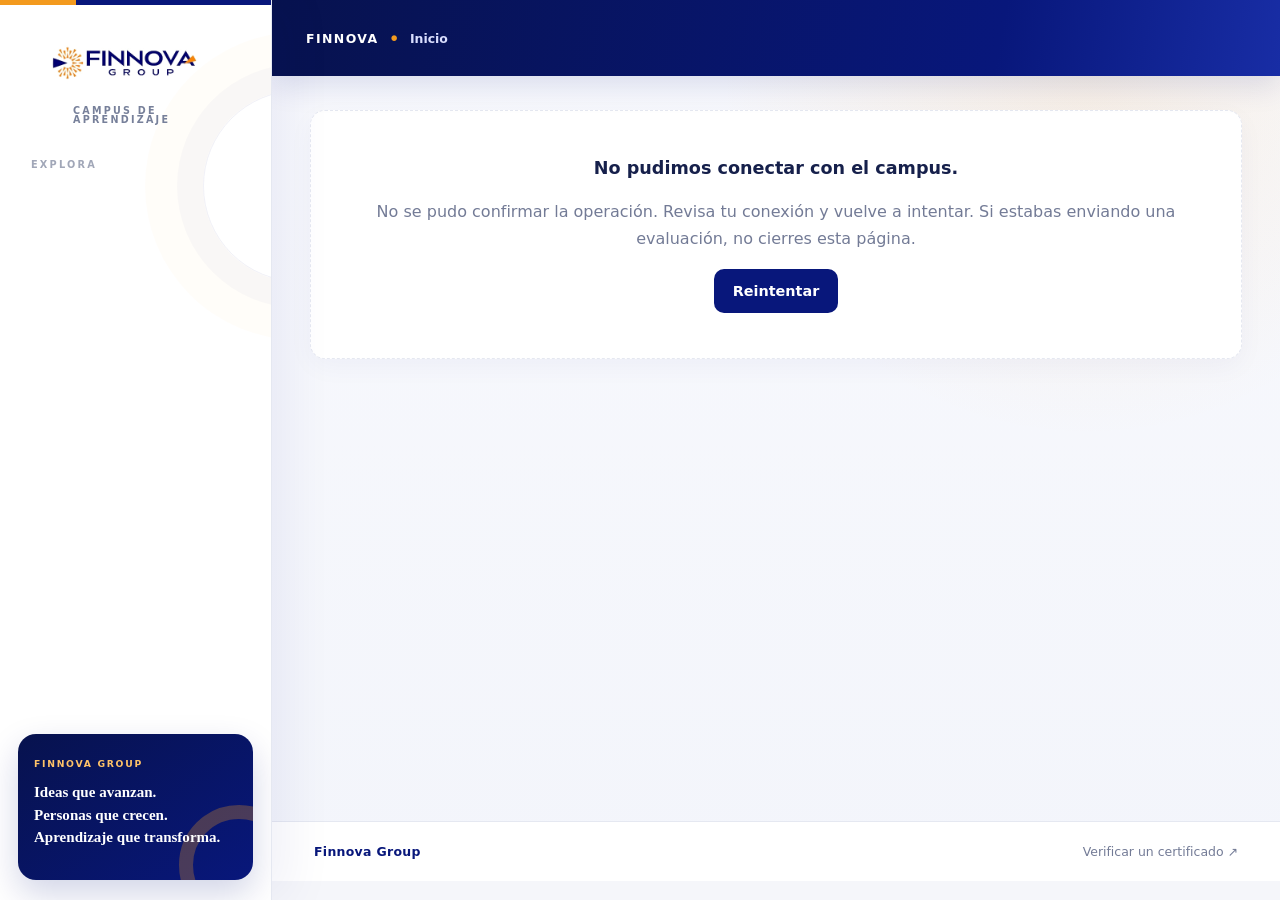
==== commit 7d00e29c: "feat: rediseñar campus con identidad Finnova" ====
--- a/web/index.html
+++ b/web/index.html
@@ -1,4 +1,3 @@
 <!doctype html>
-<html lang="es"><head><meta charset="utf-8"><meta name="viewport" content="width=device-width,initial-scale=1"><meta name="theme-color" content="#142c4c"><meta name="description" content="Tu espacio de aprendizaje, cursos y certificaciones corporativas."><title>Universidad Corporativa</title><link rel="icon" href="favicon.svg"><link rel="stylesheet" href="styles.css"><script defer src="config.js"></script><script defer src="demo.js"></script><script defer src="certificate.js"></script><script defer src="app.js"></script></head>
-<body><a class="skip" href="#main">Saltar al contenido</a><aside id="sidebar"><a class="brand" href="#inicio"><span class="mark">U<span>C</span></span><span>Universidad<br><strong>Corporativa</strong></span></a><div class="nav-label">MI CAMPUS</div><nav id="navigation" aria-label="Navegación principal"></nav><div class="aside-bottom"><span class="small">UN ESPACIO PARA CRECER</span><p>Aprendemos.<br>Aplicamos.<br><strong>Evolucionamos.</strong></p><div id="mode"></div></div></aside><div class="shell"><header><button id="menu" class="icon-button" aria-label="Abrir menú" aria-expanded="false">☰</button><div class="breadcrumb">Campus virtual <span>/</span> <b id="section-name">Inicio</b></div><div id="account"></div></header><main id="main" tabindex="-1"><div class="empty">Cargando tu campus…</div></main><footer><span id="footer-brand">Universidad Corporativa</span><a href="#verificar">Verificar un certificado ↗</a></footer></div><dialog id="dialog"><div id="dialog-content"></div></dialog><div id="toast" role="status" aria-live="polite"></div></body></html>
-
+<html lang="es"><head><meta charset="utf-8"><meta name="viewport" content="width=device-width,initial-scale=1"><meta name="theme-color" content="#070a70"><meta name="description" content="Campus Finnova Group: aprendizaje, cursos y certificaciones corporativas."><title>Campus Finnova | Finnova Group</title><link rel="icon" href="favicon.svg?v=finnova5"><link rel="stylesheet" href="styles.css?v=finnova5"><script defer src="config.js?v=finnova5"></script><script defer src="demo.js?v=finnova5"></script><script defer src="certificate.js?v=finnova5"></script><script defer src="app.js?v=finnova5"></script></head>
+<body class="finnova-theme"><a class="skip" href="#main">Saltar al contenido</a><aside id="sidebar"><a class="brand brand-finnova" href="#inicio" aria-label="Finnova Group — Campus de aprendizaje"><span class="brand-logo-wrap"><img class="brand-logo" src="assets/finnova-group.png?v=finnova5" alt="Finnova Group"></span><span class="brand-campus">CAMPUS DE APRENDIZAJE</span></a><div class="nav-label">EXPLORA</div><nav id="navigation" aria-label="Navegación principal"></nav><div class="aside-bottom"><span class="small">FINNOVA GROUP</span><p>Ideas que avanzan.<br>Personas que crecen.<br><strong>Aprendizaje que transforma.</strong></p><div id="mode"></div></div></aside><div class="shell"><header><button id="menu" class="icon-button" aria-label="Abrir menú" aria-expanded="false">☰</button><div class="breadcrumb"><strong class="breadcrumb-brand">FINNOVA</strong><span class="breadcrumb-dot">•</span><b id="section-name">Inicio</b></div><div id="account"></div></header><main id="main" tabindex="-1"><div class="empty">Preparando tu experiencia Finnova…</div></main><footer><span id="footer-brand">Finnova Group</span><a href="#verificar">Verificar un certificado ↗</a></footer></div><dialog id="dialog"><div id="dialog-content"></div></dialog><div id="toast" role="status" aria-live="polite"></div></body></html>
--- a/web/styles.css
+++ b/web/styles.css
@@ -1,4 +1,4 @@
-:root{--navy:#142c4c;--ink:#18324e;--muted:#66768a;--line:#dde4ed;--bg:#f2f5f9;--gold:#edbc59;--blue:#245c9e;--green:#247968;--radius:18px;font-family:Inter,ui-sans-serif,system-ui,-apple-system,BlinkMacSystemFont,"Segoe UI",sans-serif;color:var(--ink);background:var(--bg);font-size:16px}*{box-sizing:border-box}body{margin:0}button,input,select,textarea{font:inherit}button,a,input,select,textarea{-webkit-tap-highlight-color:transparent}button,a{touch-action:manipulation}button{cursor:pointer}button:disabled{cursor:wait;opacity:.6}a{color:inherit;text-decoration:none}a:hover{text-decoration:underline}button:focus-visible,a:focus-visible,input:focus-visible,select:focus-visible,textarea:focus-visible,summary:focus-visible{outline:3px solid #2e86d5;outline-offset:3px}h1,h2,h3,p{margin-top:0}h1{font-size:2.2rem;line-height:1.2;letter-spacing:-1.2px;margin-bottom:12px}h2{font-size:1.35rem;letter-spacing:-.4px}h3{font-size:1.1rem;line-height:1.4}p{line-height:1.7}small,.small{font-size:.8rem}#sidebar{width:256px;background:var(--navy);color:#e2eaf4;position:fixed;inset:0 auto 0 0;z-index:10;padding:32px 22px;display:flex;flex-direction:column}.brand{display:flex;align-items:center;gap:13px;line-height:1.3;font-size:.95rem;margin:0 5px 48px}.brand:hover{text-decoration:none}.mark{font-size:2.8rem;font-weight:800;line-height:1;letter-spacing:-5px;color:white}.mark span{color:var(--gold)}.nav-label{color:#9aafc8;font-size:.75rem;letter-spacing:1.5px;margin:0 15px 15px}nav{display:grid;gap:7px}nav a{padding:13px 15px;display:flex;gap:13px;align-items:center;border-radius:9px;font-size:.92rem}nav a.active{background:#2e4562;color:#fff;box-shadow:inset 3px 0 var(--gold)}nav a:hover{background:#263f5e;text-decoration:none}.nav-icon{font-size:1.2rem;width:24px;text-align:center}.aside-bottom{margin-top:auto;padding:25px 13px 0}.aside-bottom .small{color:#9aafc8;font-size:.67rem;letter-spacing:1px}.aside-bottom p{font-size:1.24rem;line-height:1.55;margin:14px 0 22px}.aside-bottom strong{color:var(--gold)}.demo-label{display:inline-block;padding:6px 9px;background:#ffffff13;border:1px solid #ffffff25;border-radius:6px;font-size:.75rem}.shell{margin-left:256px}header{height:88px;padding:0 42px;background:white;border-bottom:1px solid var(--line);display:flex;justify-content:space-between;align-items:center;gap:15px}.breadcrumb{font-size:.86rem;color:var(--muted)}.breadcrumb span{margin:0 16px;color:#bdc7d2}.breadcrumb b{font-weight:500;color:var(--ink)}#account{display:flex;align-items:center;gap:14px}.avatar{background:#e6edf7;border-radius:50%;width:38px;height:38px;display:inline-grid;place-items:center;font-weight:600;font-size:.85rem}.account-name{font-size:.85rem}.icon-button{background:none;border:0;color:var(--ink);padding:8px}#menu{display:none}main{padding:38px 42px;min-height:calc(100vh - 155px);max-width:1550px;margin:auto}.eyebrow{font-size:.76rem;letter-spacing:1.6px;font-weight:650;text-transform:uppercase;color:var(--blue);margin-bottom:10px}.muted{color:var(--muted)}.intro{display:flex;align-items:center;justify-content:space-between;gap:20px;margin-bottom:27px}.intro p{margin:8px 0 0}.btn{border:0;border-radius:9px;padding:12px 18px;background:var(--navy);color:white;font-weight:600;font-size:.9rem;display:inline-flex;align-items:center;justify-content:center;gap:9px;line-height:1.3;white-space:normal}.btn:hover{background:#254971;text-decoration:none}.btn.secondary{border:1px solid var(--line);color:var(--ink);background:white}.btn.gold{background:var(--gold);color:var(--navy)}.btn.danger{background:#a93343}.btn.small{padding:8px 12px;font-size:.8rem}.btn.link{color:var(--blue);background:none;padding:6px 0}.hero{background:var(--navy);color:white;border-radius:var(--radius);padding:32px 35px;display:grid;grid-template-columns:1fr 240px;gap:35px;overflow:hidden;position:relative}.hero .eyebrow{color:var(--gold)}.hero h2{font-size:1.9rem;line-height:1.25;max-width:560px;margin:12px 0}.hero p{color:#becde0;font-size:.94rem;max-width:570px;margin-bottom:24px}.hero-summary{border-left:1px solid #ffffff26;padding-left:30px;display:flex;flex-direction:column;justify-content:center;gap:18px}.hero-summary strong{font-size:2.7rem;line-height:1;font-weight:600}.hero-summary span{font-size:.82rem;color:#c3d1e2;display:block;margin-top:6px}.hero-summary .mini{border-top:1px solid #ffffff26;padding-top:18px}.stats{display:grid;grid-template-columns:repeat(4,1fr);gap:16px;margin:22px 0 32px}.stat{background:white;border:1px solid var(--line);border-radius:13px;padding:19px 20px;display:flex;justify-content:space-between;align-items:flex-start;gap:12px}.stat b{display:block;font-size:1.8rem;line-height:1.2;margin:6px 0 0}.stat small{color:var(--muted);font-size:.8rem}.stat-icon{width:34px;height:34px;display:grid;place-items:center;background:#edf2fa;border-radius:10px;color:var(--blue)}.section-head{display:flex;justify-content:space-between;align-items:center;gap:16px;margin:30px 0 17px}.section-head h2{margin:0}.schools{display:grid;grid-template-columns:repeat(6,1fr);gap:12px}.school{background:white;border:1px solid var(--line);border-radius:12px;padding:19px 10px;text-align:center;color:var(--ink);transition:transform .18s,border-color .18s}.school:hover{transform:translateY(-3px);border-color:#7b9aba}.school strong{display:block;font-size:.85rem;margin:10px 0 4px}.school small{font-size:.72rem;color:var(--muted)}.school-symbol{width:39px;height:39px;display:grid;place-items:center;border-radius:11px;background:#edf1f7;margin:auto;font-size:1.3rem}.grid{display:grid;grid-template-columns:repeat(3,minmax(0,1fr));gap:21px}.course{border:1px solid var(--line);border-radius:15px;background:white;overflow:hidden;display:flex;flex-direction:column}.course-cover{background:#e3ebf5;min-height:117px;padding:24px;display:flex;justify-content:space-between;align-items:center;color:var(--blue);border-bottom:1px solid #d5e0ef}.cover-number{font-size:3rem;line-height:1;font-weight:750;opacity:.25;letter-spacing:-3px}.course-cover .tag{background:#ffffffb0}.course-body{padding:23px;display:flex;flex:1;flex-direction:column}.course h3{font-size:1.18rem;margin-bottom:12px}.course p{font-size:.86rem;color:var(--muted);line-height:1.6;flex:1}.course-meta{display:flex;gap:16px;font-size:.79rem;color:var(--muted);margin:7px 0 18px}.course-bottom{border-top:1px solid var(--line);padding-top:17px;display:flex;justify-content:space-between;align-items:center;gap:12px}.tag{font-size:.72rem;font-weight:600;border-radius:5px;padding:5px 8px;background:#eaf0f8;color:var(--blue);display:inline-block}.tag.green{color:#176451;background:#e6f3ee}.tag.gold{color:#885b0b;background:#fff3d9}.tag.red{color:#a52d3d;background:#fdeaf0}.filters{display:flex;flex-wrap:wrap;gap:12px;margin:24px 0}.filters input{flex:2;min-width:180px}.filters select{flex:1;min-width:170px}input,select,textarea{border:1px solid #cbd5e0;border-radius:8px;background:white;color:var(--ink);padding:11px 12px;width:100%;font-size:.93rem}textarea{resize:vertical;min-height:100px;line-height:1.6}label{display:block;font-size:.85rem;font-weight:550;margin-bottom:7px}label:has(input[type=checkbox]),label:has(input[type=radio]){font-weight:400;display:flex;align-items:flex-start;gap:11px;line-height:1.55}input[type=checkbox],input[type=radio]{width:19px;height:19px;flex-shrink:0;margin:3px 0;accent-color:var(--navy)}.field{margin-bottom:18px}.form-grid{display:grid;grid-template-columns:1fr 1fr;gap:0 18px}.panel{background:white;border:1px solid var(--line);border-radius:var(--radius);padding:28px;margin-bottom:22px}.panel p:last-child{margin-bottom:0}.empty{background:white;border:1px dashed #c2cede;border-radius:15px;padding:45px 28px;text-align:center;color:var(--muted)}.empty h3{color:var(--ink)}.progress{height:7px;background:#e8edf4;border-radius:10px;overflow:hidden;margin:12px 0}.progress span{height:100%;display:block;background:var(--green);border-radius:10px}.course-layout{display:grid;grid-template-columns:270px minmax(0,1fr);gap:24px}.lesson-nav{align-self:start;background:white;border:1px solid var(--line);padding:20px;border-radius:14px}.lesson-nav button{display:block;text-align:left;width:100%;border:0;border-radius:8px;background:none;padding:13px 11px;color:var(--ink);font-size:.86rem;margin:5px 0;line-height:1.5}.lesson-nav button.active{background:#eaf0f8;font-weight:600}.reading{white-space:pre-wrap;line-height:1.9;font-size:1rem}.lesson-actions{display:flex;justify-content:space-between;gap:14px;border-top:1px solid var(--line);padding-top:22px;margin-top:28px}.notice{padding:15px 19px;border:1px solid #e2d3ae;background:#fff8e9;border-radius:10px;color:#775621;font-size:.88rem;line-height:1.6;margin-bottom:22px}.notice.blue{background:#edf4fc;border-color:#cbdff4;color:#254971}.quiz-question{border:1px solid var(--line);border-radius:12px;padding:24px;margin:20px 0}.quiz-question legend{font-weight:600;padding:0 7px;line-height:1.5}.quiz-question label{padding:11px 13px;border:1px solid var(--line);border-radius:7px;margin:10px 0}.quiz-question label:has(input:checked){background:#edf4fc;border-color:#457fb4}.score{font-size:4rem;font-weight:700;color:var(--green);margin:12px 0}.cert{position:relative;padding:29px;border-top:4px solid var(--gold)}.cert .cert-icon{font-size:2rem;color:#ad7b21;margin-bottom:18px}.cert h3{margin:10px 0}.cert code{font-size:.78rem;word-break:break-all;color:var(--muted)}.tabs{display:flex;gap:6px;border-bottom:1px solid var(--line);margin:24px 0;flex-wrap:wrap}.tabs button{border:0;background:none;padding:14px 18px;color:var(--muted);border-bottom:3px solid transparent}.tabs button.active{color:var(--navy);border-color:var(--navy);font-weight:600}.table-wrap{overflow:auto;background:white;border:1px solid var(--line);border-radius:12px}table{width:100%;border-collapse:collapse;font-size:.82rem;white-space:nowrap}th,td{text-align:left;border-bottom:1px solid var(--line);padding:15px}th{background:#eaf0f7;font-weight:600}td .btn{font-size:.76rem}details{padding:21px 0;border-bottom:1px solid var(--line)}summary{cursor:pointer;font-weight:600;line-height:1.5}details p{margin:15px 0 0;color:var(--muted)}footer{border-top:1px solid var(--line);padding:22px 42px;display:flex;justify-content:space-between;gap:20px;font-size:.78rem;color:var(--muted)}dialog{border:0;border-radius:18px;padding:30px;max-width:560px;width:calc(100% - 30px);max-height:90vh;box-shadow:0 20px 100px #10284340;color:var(--ink)}dialog::backdrop{background:#11283fb3;backdrop-filter:blur(3px)}.dialog-head{display:flex;justify-content:space-between;gap:20px;margin-bottom:18px}.dialog-head h2{margin:0}.dialog-actions{display:flex;gap:12px;margin-top:20px;flex-wrap:wrap}.error{color:#a1293d;font-size:.87rem;line-height:1.5;margin:12px 0}#toast{position:fixed;bottom:25px;left:50%;transform:translateX(-50%);z-index:50;background:var(--navy);color:white;border-radius:10px;padding:14px 22px;max-width:90vw;box-shadow:0 6px 30px #0002;display:none;font-size:.9rem}.editor-item{padding:20px;border:1px solid var(--line);border-radius:12px;margin-bottom:18px}.editor-item h3{display:flex;justify-content:space-between;align-items:center;gap:15px}.editor-width{max-width:950px}.auth-card{max-width:580px;margin:40px auto}.skip{position:fixed;top:-60px;left:20px;background:white;padding:12px;z-index:100}.skip:focus{top:10px}.route-step{display:flex;align-items:center;gap:12px;margin:14px 0;font-size:.9rem}.route-step b{background:#edf2f8;width:26px;height:26px;border-radius:50%;display:grid;place-items:center;font-size:.8rem;flex-shrink:0}.row{display:flex;align-items:center;gap:12px;flex-wrap:wrap}.bar-row{display:grid;grid-template-columns:130px 1fr 45px;gap:14px;align-items:center;font-size:.85rem;margin:13px 0}.certificate-print{border:8px double var(--gold);padding:45px;text-align:center;background:white}.certificate-print h1{font-size:2rem}.certificate-print h2{font-size:1.7rem}.certificate-print p{margin:17px 0}.visually-hidden{position:absolute;width:1px;height:1px;overflow:hidden;clip:rect(0,0,0,0)}@media(min-width:1450px){.hero{padding:38px 42px}.hero h2{font-size:2.2rem}}@media(max-width:1150px){#sidebar{width:220px;padding:28px 16px}.shell{margin-left:220px}main{padding:30px 25px}header{padding:0 25px}.schools{grid-template-columns:repeat(3,1fr)}.grid{grid-template-columns:repeat(2,minmax(0,1fr))}.hero{grid-template-columns:1fr 150px;gap:22px}.stats{grid-template-columns:repeat(2,1fr)}}@media(max-width:760px){#sidebar{transform:translateX(-100%);transition:transform .2s;width:256px}body.menu-open #sidebar{transform:translateX(0);box-shadow:0 0 0 100vmax #12263e80}.shell{margin-left:0}#menu{display:block}header{height:72px;padding:0 18px;position:relative}.breadcrumb{flex:1;font-size:.8rem}.breadcrumb span{margin:0 7px}.breadcrumb b{display:none}.account-name{display:none}main{padding:26px 19px}.intro{align-items:flex-start}.intro .btn{font-size:.8rem;padding:10px;flex-shrink:0}h1{font-size:1.8rem}.hero{grid-template-columns:1fr;padding:27px}.hero h2{font-size:1.65rem}.hero-summary{display:none}.stats{gap:10px;margin-bottom:25px}.stat{padding:15px}.stat small{font-size:.74rem}.stat-icon{display:none}.schools{gap:9px}.school{padding:15px 7px}.school strong{font-size:.77rem}.grid{grid-template-columns:1fr}.course-layout{grid-template-columns:1fr}.lesson-nav{padding:14px}.lesson-nav button{padding:8px}.panel{padding:22px}.form-grid{grid-template-columns:1fr}.section-head{align-items:flex-start}.section-head .btn{font-size:.78rem}.lesson-actions{flex-wrap:wrap}footer{padding:20px;font-size:.7rem}.tabs button{padding:12px 9px;font-size:.82rem}.bar-row{grid-template-columns:85px 1fr 36px}.certificate-print{padding:22px}.certificate-print h1{font-size:1.4rem}}@media(prefers-reduced-motion:reduce){*{animation:none!important;transition:none!important;scroll-behavior:auto!important}}@media print{#sidebar,header,footer,.no-print,#toast{display:none!important}.shell{margin:0}main{padding:0}.certificate-print{margin:0;border:6px double #ad7b21;page-break-inside:avoid}body{background:white}@page{size:landscape;margin:15mm}}
+:root{--navy:#070a70;--ink:#181e48;--muted:#656b7e;--line:#dfe3ef;--bg:#f4f5fa;--gold:#f49119;--blue:#2435a6;--green:#247968;--radius:18px;font-family:Inter,ui-sans-serif,system-ui,-apple-system,BlinkMacSystemFont,"Segoe UI",sans-serif;color:var(--ink);background:var(--bg);font-size:16px}*{box-sizing:border-box}body{margin:0}button,input,select,textarea{font:inherit}button,a,input,select,textarea{-webkit-tap-highlight-color:transparent}button,a{touch-action:manipulation}button{cursor:pointer}button:disabled{cursor:wait;opacity:.6}a{color:inherit;text-decoration:none}a:hover{text-decoration:underline}button:focus-visible,a:focus-visible,input:focus-visible,select:focus-visible,textarea:focus-visible,summary:focus-visible{outline:3px solid #2e86d5;outline-offset:3px}h1,h2,h3,p{margin-top:0}h1{font-size:2.2rem;line-height:1.2;letter-spacing:-1.2px;margin-bottom:12px}h2{font-size:1.35rem;letter-spacing:-.4px}h3{font-size:1.1rem;line-height:1.4}p{line-height:1.7}small,.small{font-size:.8rem}#sidebar{width:256px;background:var(--navy);color:#e2eaf4;position:fixed;inset:0 auto 0 0;z-index:10;padding:32px 22px;display:flex;flex-direction:column}.brand{display:flex;align-items:center;gap:13px;line-height:1.3;font-size:.95rem;margin:0 5px 48px}.brand:hover{text-decoration:none}.mark{font-size:2.8rem;font-weight:800;line-height:1;letter-spacing:-5px;color:white}.mark span{color:var(--gold)}.nav-label{color:#9aafc8;font-size:.75rem;letter-spacing:1.5px;margin:0 15px 15px}nav{display:grid;gap:7px}nav a{padding:13px 15px;display:flex;gap:13px;align-items:center;border-radius:9px;font-size:.92rem}nav a.active{background:#2e4562;color:#fff;box-shadow:inset 3px 0 var(--gold)}nav a:hover{background:#263f5e;text-decoration:none}.nav-icon{font-size:1.2rem;width:24px;text-align:center}.aside-bottom{margin-top:auto;padding:25px 13px 0}.aside-bottom .small{color:#9aafc8;font-size:.67rem;letter-spacing:1px}.aside-bottom p{font-size:1.24rem;line-height:1.55;margin:14px 0 22px}.aside-bottom strong{color:var(--gold)}.demo-label{display:inline-block;padding:6px 9px;background:#ffffff13;border:1px solid #ffffff25;border-radius:6px;font-size:.75rem}.shell{margin-left:256px}header{height:88px;padding:0 42px;background:white;border-bottom:1px solid var(--line);display:flex;justify-content:space-between;align-items:center;gap:15px}.breadcrumb{font-size:.86rem;color:var(--muted)}.breadcrumb span{margin:0 16px;color:#bdc7d2}.breadcrumb b{font-weight:500;color:var(--ink)}#account{display:flex;align-items:center;gap:14px}.avatar{background:#e6edf7;border-radius:50%;width:38px;height:38px;display:inline-grid;place-items:center;font-weight:600;font-size:.85rem}.account-name{font-size:.85rem}.icon-button{background:none;border:0;color:var(--ink);padding:8px}#menu{display:none}main{padding:38px 42px;min-height:calc(100vh - 155px);max-width:1550px;margin:auto}.eyebrow{font-size:.76rem;letter-spacing:1.6px;font-weight:650;text-transform:uppercase;color:var(--blue);margin-bottom:10px}.muted{color:var(--muted)}.intro{display:flex;align-items:center;justify-content:space-between;gap:20px;margin-bottom:27px}.intro p{margin:8px 0 0}.btn{border:0;border-radius:9px;padding:12px 18px;background:var(--navy);color:white;font-weight:600;font-size:.9rem;display:inline-flex;align-items:center;justify-content:center;gap:9px;line-height:1.3;white-space:normal}.btn:hover{background:#254971;text-decoration:none}.btn.secondary{border:1px solid var(--line);color:var(--ink);background:white}.btn.gold{background:var(--gold);color:var(--navy)}.btn.danger{background:#a93343}.btn.small{padding:8px 12px;font-size:.8rem}.btn.link{color:var(--blue);background:none;padding:6px 0}.hero{background:var(--navy);color:white;border-radius:var(--radius);padding:32px 35px;display:grid;grid-template-columns:1fr 240px;gap:35px;overflow:hidden;position:relative}.hero .eyebrow{color:var(--gold)}.hero h2{font-size:1.9rem;line-height:1.25;max-width:560px;margin:12px 0}.hero p{color:#becde0;font-size:.94rem;max-width:570px;margin-bottom:24px}.hero-summary{border-left:1px solid #ffffff26;padding-left:30px;display:flex;flex-direction:column;justify-content:center;gap:18px}.hero-summary strong{font-size:2.7rem;line-height:1;font-weight:600}.hero-summary span{font-size:.82rem;color:#c3d1e2;display:block;margin-top:6px}.hero-summary .mini{border-top:1px solid #ffffff26;padding-top:18px}.stats{display:grid;grid-template-columns:repeat(4,1fr);gap:16px;margin:22px 0 32px}.stat{background:white;border:1px solid var(--line);border-radius:13px;padding:19px 20px;display:flex;justify-content:space-between;align-items:flex-start;gap:12px}.stat b{display:block;font-size:1.8rem;line-height:1.2;margin:6px 0 0}.stat small{color:var(--muted);font-size:.8rem}.stat-icon{width:34px;height:34px;display:grid;place-items:center;background:#edf2fa;border-radius:10px;color:var(--blue)}.section-head{display:flex;justify-content:space-between;align-items:center;gap:16px;margin:30px 0 17px}.section-head h2{margin:0}.schools{display:grid;grid-template-columns:repeat(6,1fr);gap:12px}.school{background:white;border:1px solid var(--line);border-radius:12px;padding:19px 10px;text-align:center;color:var(--ink);transition:transform .18s,border-color .18s}.school:hover{transform:translateY(-3px);border-color:#7b9aba}.school strong{display:block;font-size:.85rem;margin:10px 0 4px}.school small{font-size:.72rem;color:var(--muted)}.school-symbol{width:39px;height:39px;display:grid;place-items:center;border-radius:11px;background:#edf1f7;margin:auto;font-size:1.3rem}.grid{display:grid;grid-template-columns:repeat(3,minmax(0,1fr));gap:21px}.course{border:1px solid var(--line);border-radius:15px;background:white;overflow:hidden;display:flex;flex-direction:column}.course-cover{background:#e3ebf5;min-height:117px;padding:24px;display:flex;justify-content:space-between;align-items:center;color:var(--blue);border-bottom:1px solid #d5e0ef}.cover-number{font-size:3rem;line-height:1;font-weight:750;opacity:.25;letter-spacing:-3px}.course-cover .tag{background:#ffffffb0}.course-body{padding:23px;display:flex;flex:1;flex-direction:column}.course h3{font-size:1.18rem;margin-bottom:12px}.course p{font-size:.86rem;color:var(--muted);line-height:1.6;flex:1}.course-meta{display:flex;gap:16px;font-size:.79rem;color:var(--muted);margin:7px 0 18px}.course-bottom{border-top:1px solid var(--line);padding-top:17px;display:flex;justify-content:space-between;align-items:center;gap:12px}.tag{font-size:.72rem;font-weight:600;border-radius:5px;padding:5px 8px;background:#eaf0f8;color:var(--blue);display:inline-block}.tag.green{color:#176451;background:#e6f3ee}.tag.gold{color:#885b0b;background:#fff3d9}.tag.red{color:#a52d3d;background:#fdeaf0}.filters{display:flex;flex-wrap:wrap;gap:12px;margin:24px 0}.filters input{flex:2;min-width:180px}.filters select{flex:1;min-width:170px}input,select,textarea{border:1px solid #cbd5e0;border-radius:8px;background:white;color:var(--ink);padding:11px 12px;width:100%;font-size:.93rem}textarea{resize:vertical;min-height:100px;line-height:1.6}label{display:block;font-size:.85rem;font-weight:550;margin-bottom:7px}label:has(input[type=checkbox]),label:has(input[type=radio]){font-weight:400;display:flex;align-items:flex-start;gap:11px;line-height:1.55}input[type=checkbox],input[type=radio]{width:19px;height:19px;flex-shrink:0;margin:3px 0;accent-color:var(--navy)}.field{margin-bottom:18px}.form-grid{display:grid;grid-template-columns:1fr 1fr;gap:0 18px}.panel{background:white;border:1px solid var(--line);border-radius:var(--radius);padding:28px;margin-bottom:22px}.panel p:last-child{margin-bottom:0}.empty{background:white;border:1px dashed #c2cede;border-radius:15px;padding:45px 28px;text-align:center;color:var(--muted)}.empty h3{color:var(--ink)}.progress{height:7px;background:#e8edf4;border-radius:10px;overflow:hidden;margin:12px 0}.progress span{height:100%;display:block;background:var(--green);border-radius:10px}.course-layout{display:grid;grid-template-columns:270px minmax(0,1fr);gap:24px}.lesson-nav{align-self:start;background:white;border:1px solid var(--line);padding:20px;border-radius:14px}.lesson-nav button{display:block;text-align:left;width:100%;border:0;border-radius:8px;background:none;padding:13px 11px;color:var(--ink);font-size:.86rem;margin:5px 0;line-height:1.5}.lesson-nav button.active{background:#eaf0f8;font-weight:600}.reading{white-space:pre-wrap;line-height:1.9;font-size:1rem}.lesson-actions{display:flex;justify-content:space-between;gap:14px;border-top:1px solid var(--line);padding-top:22px;margin-top:28px}.notice{padding:15px 19px;border:1px solid #e2d3ae;background:#fff8e9;border-radius:10px;color:#775621;font-size:.88rem;line-height:1.6;margin-bottom:22px}.notice.blue{background:#edf4fc;border-color:#cbdff4;color:#254971}.quiz-question{border:1px solid var(--line);border-radius:12px;padding:24px;margin:20px 0}.quiz-question legend{font-weight:600;padding:0 7px;line-height:1.5}.quiz-question label{padding:11px 13px;border:1px solid var(--line);border-radius:7px;margin:10px 0}.quiz-question label:has(input:checked){background:#edf4fc;border-color:#457fb4}.score{font-size:4rem;font-weight:700;color:var(--green);margin:12px 0}.cert{position:relative;padding:29px;border-top:4px solid var(--gold)}.cert .cert-icon{font-size:2rem;color:#ad7b21;margin-bottom:18px}.cert h3{margin:10px 0}.cert code{font-size:.78rem;word-break:break-all;color:var(--muted)}.tabs{display:flex;gap:6px;border-bottom:1px solid var(--line);margin:24px 0;flex-wrap:wrap}.tabs button{border:0;background:none;padding:14px 18px;color:var(--muted);border-bottom:3px solid transparent}.tabs button.active{color:var(--navy);border-color:var(--navy);font-weight:600}.table-wrap{overflow:auto;background:white;border:1px solid var(--line);border-radius:12px}table{width:100%;border-collapse:collapse;font-size:.82rem;white-space:nowrap}th,td{text-align:left;border-bottom:1px solid var(--line);padding:15px}th{background:#eaf0f7;font-weight:600}td .btn{font-size:.76rem}details{padding:21px 0;border-bottom:1px solid var(--line)}summary{cursor:pointer;font-weight:600;line-height:1.5}details p{margin:15px 0 0;color:var(--muted)}footer{border-top:1px solid var(--line);padding:22px 42px;display:flex;justify-content:space-between;gap:20px;font-size:.78rem;color:var(--muted)}dialog{border:0;border-radius:18px;padding:30px;max-width:560px;width:calc(100% - 30px);max-height:90vh;box-shadow:0 20px 100px #10284340;color:var(--ink)}dialog::backdrop{background:#11283fb3;backdrop-filter:blur(3px)}.dialog-head{display:flex;justify-content:space-between;gap:20px;margin-bottom:18px}.dialog-head h2{margin:0}.dialog-actions{display:flex;gap:12px;margin-top:20px;flex-wrap:wrap}.error{color:#a1293d;font-size:.87rem;line-height:1.5;margin:12px 0}#toast{position:fixed;bottom:25px;left:50%;transform:translateX(-50%);z-index:50;background:var(--navy);color:white;border-radius:10px;padding:14px 22px;max-width:90vw;box-shadow:0 6px 30px #0002;display:none;font-size:.9rem}.editor-item{padding:20px;border:1px solid var(--line);border-radius:12px;margin-bottom:18px}.editor-item h3{display:flex;justify-content:space-between;align-items:center;gap:15px}.editor-width{max-width:950px}.auth-card{max-width:580px;margin:40px auto}.skip{position:fixed;top:-60px;left:20px;background:white;padding:12px;z-index:100}.skip:focus{top:10px}.route-step{display:flex;align-items:center;gap:12px;margin:14px 0;font-size:.9rem}.route-step b{background:#edf2f8;width:26px;height:26px;border-radius:50%;display:grid;place-items:center;font-size:.8rem;flex-shrink:0}.row{display:flex;align-items:center;gap:12px;flex-wrap:wrap}.bar-row{display:grid;grid-template-columns:130px 1fr 45px;gap:14px;align-items:center;font-size:.85rem;margin:13px 0}.certificate-print{border:8px double var(--gold);padding:45px;text-align:center;background:white}.certificate-print h1{font-size:2rem}.certificate-print h2{font-size:1.7rem}.certificate-print p{margin:17px 0}.visually-hidden{position:absolute;width:1px;height:1px;overflow:hidden;clip:rect(0,0,0,0)}@media(min-width:1450px){.hero{padding:38px 42px}.hero h2{font-size:2.2rem}}@media(max-width:1150px){#sidebar{width:220px;padding:28px 16px}.shell{margin-left:220px}main{padding:30px 25px}header{padding:0 25px}.schools{grid-template-columns:repeat(3,1fr)}.grid{grid-template-columns:repeat(2,minmax(0,1fr))}.hero{grid-template-columns:1fr 150px;gap:22px}.stats{grid-template-columns:repeat(2,1fr)}}@media(max-width:760px){#sidebar{transform:translateX(-100%);transition:transform .2s;width:256px}body.menu-open #sidebar{transform:translateX(0);box-shadow:0 0 0 100vmax #12263e80}.shell{margin-left:0}#menu{display:block}header{height:72px;padding:0 18px;position:relative}.breadcrumb{flex:1;font-size:.8rem}.breadcrumb span{margin:0 7px}.breadcrumb b{display:none}.account-name{display:none}main{padding:26px 19px}.intro{align-items:flex-start}.intro .btn{font-size:.8rem;padding:10px;flex-shrink:0}h1{font-size:1.8rem}.hero{grid-template-columns:1fr;padding:27px}.hero h2{font-size:1.65rem}.hero-summary{display:none}.stats{gap:10px;margin-bottom:25px}.stat{padding:15px}.stat small{font-size:.74rem}.stat-icon{display:none}.schools{gap:9px}.school{padding:15px 7px}.school strong{font-size:.77rem}.grid{grid-template-columns:1fr}.course-layout{grid-template-columns:1fr}.lesson-nav{padding:14px}.lesson-nav button{padding:8px}.panel{padding:22px}.form-grid{grid-template-columns:1fr}.section-head{align-items:flex-start}.section-head .btn{font-size:.78rem}.lesson-actions{flex-wrap:wrap}footer{padding:20px;font-size:.7rem}.tabs button{padding:12px 9px;font-size:.82rem}.bar-row{grid-template-columns:85px 1fr 36px}.certificate-print{padding:22px}.certificate-print h1{font-size:1.4rem}}@media(prefers-reduced-motion:reduce){*{animation:none!important;transition:none!important;scroll-behavior:auto!important}}@media print{#sidebar,header,footer,.no-print,#toast{display:none!important}.shell{margin:0}main{padding:0}.certificate-print{margin:0;border:6px double #ad7b21;page-break-inside:avoid}body{background:white}@page{size:landscape;margin:15mm}}
 
 
 /* Visores integrados y estado de solicitudes, sin cambiar el diseño del campus. */
@@ -31,5 +31,394 @@
 @media(max-width:1150px){.hero{grid-template-columns:1fr 150px;padding:30px}.hero h2{font-size:2rem}.hero-emblem{display:none}}
 @media(max-width:760px){main{padding:25px 18px}header{height:72px}.hero{grid-template-columns:1fr;padding:28px 25px;min-height:0}.hero h2{font-size:1.85rem}.hero:before{right:-240px}.hero-summary{display:none}.intro{flex-wrap:wrap}.stat{padding:17px}.stats{gap:10px}.stat b{font-size:1.85rem}.school{padding:18px 8px}.school strong{font-size:.77rem}.school-symbol{width:37px;height:37px}.lesson-nav{position:static}.panel{padding:22px}.course-cover{min-height:130px}.course:hover{transform:none}.aside-bottom{margin-top:auto}dialog{padding:22px}.hero p{font-size:.88rem}}
 /* Certificate composition matches the automatic PDF, with selectable text. */
-.diploma-wrap{container-type:inline-size;width:100%;overflow:hidden;border-radius:6px;box-shadow:0 10px 38px #10243b14;background:white}.diploma{position:relative;width:100%;aspect-ratio:720/405;background:#fff url('assets/certificate-background.jpg') center/100% 100% no-repeat;overflow:hidden}.diploma-text{position:absolute;display:flex;align-items:center;justify-content:center;text-align:center;line-height:1.18;padding:0 1%;overflow-wrap:anywhere;white-space:normal}.diploma-text a{text-decoration:underline;text-underline-offset:2px}.diploma-brand{position:absolute;left:77.5%;top:9%;width:6%;aspect-ratio:1;display:grid;place-items:center;border:1px solid #b39863;border-radius:50%;color:#927137;font:2.2cqw Georgia,serif;letter-spacing:-.2cqw}.diploma-rule{position:absolute;left:22%;top:54.8%;width:56%;border-top:1px solid #cdbb96}.diploma-signature{position:absolute;left:19%;top:81.2%;width:23%;border-top:1px solid #bcaa85}.diploma-warning{position:absolute;left:20%;top:94.5%;width:60%;text-align:center;font:bold .9cqw Arial;color:#974642;letter-spacing:.08cqw}.certificate-dialog{width:min(1200px,96vw);max-width:96vw}.certificate-dialog .dialog-actions{align-items:center}.certificate-dialog .dialog-actions p{margin:0}
+.diploma-wrap{container-type:inline-size;width:100%;overflow:hidden;border-radius:8px;box-shadow:0 12px 42px #070a701a;background:white}.diploma{position:relative;width:100%;aspect-ratio:720/405;background:#fff url('assets/certificate-background.jpg') center/100% 100% no-repeat;overflow:hidden}.diploma-text{position:absolute;display:flex;align-items:center;justify-content:center;text-align:center;line-height:1.18;padding:0 1%;overflow-wrap:anywhere;white-space:normal}.diploma-text a{text-decoration:underline;text-underline-offset:2px}.diploma-logo{position:absolute;left:38%;top:4.4%;width:24%;height:auto;object-fit:contain}.diploma-signature-logo{position:absolute;left:18.2%;top:79.2%;width:24.5%;height:12.2%;object-fit:contain}.diploma-warning{position:absolute;left:20%;top:94.5%;width:60%;text-align:center;font:bold .9cqw Arial;color:#a13d32;letter-spacing:.08cqw}.certificate-dialog{width:min(1200px,96vw);max-width:96vw}.certificate-dialog .dialog-actions{align-items:center}.certificate-dialog .dialog-actions p{margin:0}
 @media print{body:has(dialog[open].certificate-dialog) .shell{display:none}dialog[open].certificate-dialog{position:static;display:block;width:100%;max-width:none;max-height:none;margin:0;padding:0;box-shadow:none;border:0}dialog.certificate-dialog .dialog-head,dialog.certificate-dialog .dialog-actions,#network-status{display:none!important}.diploma-wrap{box-shadow:none}.diploma{-webkit-print-color-adjust:exact;print-color-adjust:exact}.diploma-warning{display:block}@page{size:landscape;margin:0}}
+
+
+/* Identidad Finnova Group */
+.brand.brand-finnova{display:flex;flex-direction:column;align-items:stretch;gap:8px;margin:0 5px 42px;line-height:1;text-decoration:none}
+.brand-finnova .brand-logo-wrap{display:flex;align-items:center;justify-content:center;width:100%;min-height:66px;padding:10px 11px;background:#fff;border:1px solid #ffffff30;border-radius:14px;box-shadow:0 10px 28px #08152633}
+.brand-finnova .brand-logo{display:block;width:100%;max-width:186px;height:auto;object-fit:contain}
+.brand-finnova .brand-campus{padding-left:2px;color:#dce6f2;font-size:.68rem;font-weight:650;letter-spacing:1.8px;text-transform:uppercase}
+@media(max-width:1150px){.brand-finnova .brand-logo-wrap{padding:9px}.brand-finnova .brand-campus{font-size:.62rem;letter-spacing:1.35px}}
+
+
+/* =========================================================
+   FINNOVA GROUP — IDENTIDAD CORPORATIVA V4
+   Azul corporativo + naranja Finnova. Mantiene la lógica del campus.
+   ========================================================= */
+:root{--navy:#070a70;--ink:#141b45;--muted:#667085;--line:#e3e6ef;--bg:#f5f6fa;--gold:#f49119;--blue:#152795;--green:#18856f;--radius:18px}
+body.finnova-theme{background:linear-gradient(180deg,#f8f9fc 0,#f4f5fa 100%);color:var(--ink)}
+body.finnova-theme #sidebar{background:linear-gradient(180deg,#070a70 0%,#0b126e 55%,#11194e 100%);border-right:1px solid #ffffff12;box-shadow:18px 0 50px #0b12520d}
+.brand.brand-finnova{display:flex;flex-direction:column;align-items:stretch;gap:9px;margin:0 0 36px;line-height:1;text-decoration:none}
+.brand-finnova .brand-logo-wrap{display:flex;align-items:center;justify-content:center;width:100%;min-height:82px;padding:12px 10px;background:#fff;border-radius:16px;box-shadow:0 12px 30px #02062d4d;border:2px solid #f4911930}
+.brand-finnova .brand-logo{display:block;width:100%;max-width:205px;height:auto;object-fit:contain}
+.brand-finnova .brand-campus{padding:3px 4px 0;color:#fff;font-size:.7rem;font-weight:800;letter-spacing:2.3px;text-transform:uppercase}
+body.finnova-theme .nav-label{color:#b8c0ec;font-size:.64rem;letter-spacing:2.2px;font-weight:700}
+body.finnova-theme nav a{border-radius:11px;color:#e9ebff;border:1px solid transparent;transition:.18s ease}
+body.finnova-theme nav a:hover{background:#ffffff10;border-color:#ffffff12}
+body.finnova-theme nav a.active{background:linear-gradient(90deg,#f4911929,#ffffff0b);color:#fff;border-color:#f491194d;box-shadow:inset 4px 0 #f49119}
+body.finnova-theme nav a.active .nav-icon{color:#f7a833}
+body.finnova-theme .aside-bottom{border-top:1px solid #ffffff18;padding-top:24px}
+body.finnova-theme .aside-bottom .small{color:#b9c1ec;letter-spacing:1.6px}
+body.finnova-theme .aside-bottom p{color:#fff;font-size:1.22rem}
+body.finnova-theme .aside-bottom strong{color:#f6a42c}
+body.finnova-theme .demo-label{background:#ffffff0c;border:1px solid #f4911954;color:#f7d4a5}
+body.finnova-theme header{background:#fff;border-bottom:1px solid #e7e9f1;box-shadow:0 4px 16px #0b125208;position:relative}
+body.finnova-theme header:before{content:"";position:absolute;left:0;right:0;top:0;height:3px;background:linear-gradient(90deg,#070a70 0 72%,#f49119 72% 100%)}
+body.finnova-theme .breadcrumb-brand{color:#070a70;font-weight:800}
+body.finnova-theme .avatar{background:#eef0ff;color:#070a70;border:1px solid #d9ddff}
+body.finnova-theme .eyebrow{color:#152795;font-weight:800}
+body.finnova-theme .intro h1{color:#0a0f5e}
+body.finnova-theme .btn{background:#070a70;border-radius:10px;box-shadow:0 8px 18px #070a7017}
+body.finnova-theme .btn:hover{background:#131a87}
+body.finnova-theme .btn.gold{background:#f49119;color:#10165d;box-shadow:0 10px 24px #f4911930}
+body.finnova-theme .btn.gold:hover{background:#ffa629}
+body.finnova-theme .btn.secondary{background:#fff;border:1px solid #dfe3ef;color:#151c57;box-shadow:none}
+body.finnova-theme .btn.link{background:none;color:#14249a;box-shadow:none}
+body.finnova-theme .hero{background:linear-gradient(128deg,#070a70 0%,#121a85 58%,#202c9b 100%);border:1px solid #ffffff12;border-radius:22px;box-shadow:0 24px 55px #070a7022;isolation:isolate}
+body.finnova-theme .hero:before{content:"";position:absolute;width:330px;height:330px;border-radius:50%;right:-105px;top:-165px;background:radial-gradient(circle,#f491196b 0,#f491191c 46%,transparent 70%);z-index:-1}
+body.finnova-theme .hero:after{content:"";position:absolute;width:180px;height:180px;border:26px solid #ffffff08;border-radius:50%;right:160px;bottom:-120px;z-index:-1}
+body.finnova-theme .hero .eyebrow{color:#ffb14b}
+body.finnova-theme .hero p{color:#d9ddff}
+body.finnova-theme .hero-summary{border-left:1px solid #ffffff28}
+body.finnova-theme .hero-summary span{color:#dce0ff}
+.hero-logo-card{display:flex!important;align-items:center;justify-content:center;background:#fff;border-radius:12px;padding:9px 10px;margin:0 0 4px;width:170px;box-shadow:0 10px 28px #03062d35}
+.hero-logo-card img{display:block;width:100%;height:auto}
+body.finnova-theme .stat,body.finnova-theme .panel,body.finnova-theme .course,body.finnova-theme .school,body.finnova-theme .lesson-nav,body.finnova-theme .table-wrap{border-color:#e4e7f0;box-shadow:0 8px 28px #0d144c09}
+body.finnova-theme .stat{border-top:3px solid #eef0fb}
+body.finnova-theme .stat:nth-child(2){border-top-color:#f49119}
+body.finnova-theme .stat-icon{background:#eef0ff;color:#111a8c}
+body.finnova-theme .school{transition:transform .18s ease,box-shadow .18s ease,border-color .18s ease}
+body.finnova-theme .school:hover{transform:translateY(-4px);border-color:#f4911970;box-shadow:0 13px 30px #0b125215}
+body.finnova-theme .school-symbol{background:linear-gradient(145deg,#eef0ff,#fff4e7);color:#101a8b}
+body.finnova-theme .course{border-radius:18px}
+body.finnova-theme .course-cover{background:linear-gradient(135deg,#eef0ff 0%,#f7f8ff 70%,#fff2e2 100%);border-bottom:1px solid #e0e4f2;color:#101a8b;position:relative;overflow:hidden}
+body.finnova-theme .course-cover:after{content:"";position:absolute;width:72px;height:72px;border-radius:50%;right:-24px;bottom:-28px;background:#f4911925}
+body.finnova-theme .tag{background:#eef0ff;color:#121d8c}
+body.finnova-theme .tag.gold{background:#fff0dc;color:#a45600}
+body.finnova-theme .progress span{background:linear-gradient(90deg,#101a87,#f49119)}
+body.finnova-theme input:focus,body.finnova-theme select:focus,body.finnova-theme textarea:focus{border-color:#17279b;box-shadow:0 0 0 3px #17279b17;outline:none}
+body.finnova-theme footer{background:#fff;border-top-color:#e6e8ef}
+body.finnova-theme footer span{font-weight:800;color:#070a70}
+body.finnova-theme #toast{background:#070a70;border:1px solid #f4911955}
+body.finnova-theme dialog{border-top:4px solid #f49119}
+body.finnova-theme .cert{border-top-color:#f49119}
+body.finnova-theme .cert .cert-icon{color:#f49119}
+@media(max-width:1150px){.brand-finnova .brand-logo-wrap{min-height:72px;padding:10px}.brand-finnova .brand-campus{font-size:.62rem;letter-spacing:1.7px}.hero-logo-card{width:135px}}
+@media(max-width:760px){body.finnova-theme #sidebar{background:linear-gradient(180deg,#070a70,#11194e)}.brand-finnova .brand-logo-wrap{min-height:78px}.hero-logo-card{display:none!important}}
+
+/* =========================================================
+   FINNOVA GROUP · VISUAL SYSTEM V5
+   Azul institucional + naranja de innovación.
+   ========================================================= */
+body.finnova-theme{
+ --f-blue:#08177b;
+ --f-blue-2:#12299d;
+ --f-blue-3:#07124e;
+ --f-orange:#f39a1e;
+ --f-orange-2:#ffb13b;
+ --f-ice:#f5f7fc;
+ --f-white:#ffffff;
+ --f-text:#16204b;
+ --f-muted:#737b96;
+ --f-line:#e5e8f1;
+ --navy:var(--f-blue);
+ --ink:var(--f-text);
+ --muted:var(--f-muted);
+ --gold:var(--f-orange);
+ --blue:var(--f-blue-2);
+ --bg:var(--f-ice);
+ background:
+   radial-gradient(circle at 85% 8%,rgba(243,154,30,.10),transparent 23rem),
+   linear-gradient(180deg,#f8f9fd 0%,#f3f5fb 100%);
+ color:var(--f-text);
+}
+body.finnova-theme #sidebar{
+ width:272px;
+ padding:24px 18px 20px;
+ background:#fff;
+ color:var(--f-text);
+ border-right:1px solid var(--f-line);
+ box-shadow:18px 0 45px rgba(8,23,123,.055);
+ overflow:hidden;
+}
+body.finnova-theme #sidebar:before{
+ content:"";
+ position:absolute;
+ inset:0 0 auto 0;
+ height:5px;
+ background:linear-gradient(90deg,var(--f-orange) 0 28%,var(--f-blue) 28% 100%);
+}
+body.finnova-theme #sidebar:after{
+ content:"";
+ position:absolute;
+ width:190px;height:190px;
+ border:1px solid rgba(8,23,123,.06);
+ border-radius:50%;
+ right:-124px;top:90px;
+ box-shadow:0 0 0 26px rgba(8,23,123,.025),0 0 0 58px rgba(243,154,30,.025);
+ pointer-events:none;
+}
+body.finnova-theme .shell{margin-left:272px}
+body.finnova-theme .brand-finnova{
+ position:relative;z-index:1;
+ display:block;
+ margin:8px 4px 34px;
+ padding:0;
+ text-align:left;
+}
+body.finnova-theme .brand-finnova .brand-logo-wrap{
+ display:flex;
+ align-items:center;
+ justify-content:flex-start;
+ min-height:0;
+ padding:0;
+ background:transparent;
+ border:0;
+ box-shadow:none;
+ overflow:visible;
+}
+body.finnova-theme .brand-finnova .brand-logo{
+ width:205px;
+ max-width:100%;
+ height:auto;
+ object-fit:contain;
+ display:block;
+ filter:none;
+}
+body.finnova-theme .brand-finnova .brand-campus{
+ display:block;
+ margin:9px 0 0 47px;
+ color:#77809a;
+ font-size:.60rem;
+ font-weight:800;
+ letter-spacing:2.25px;
+ text-transform:uppercase;
+}
+body.finnova-theme .nav-label{
+ margin:0 13px 11px;
+ color:#a1a7b8;
+ font-size:.61rem;
+ font-weight:900;
+ letter-spacing:2.2px;
+}
+body.finnova-theme nav{gap:4px;position:relative;z-index:1}
+body.finnova-theme nav a{
+ position:relative;
+ min-height:47px;
+ padding:11px 12px;
+ border:1px solid transparent;
+ border-radius:12px;
+ color:#3f496b;
+ font-size:.87rem;
+ font-weight:650;
+ transition:background .18s,border-color .18s,color .18s,transform .18s;
+}
+body.finnova-theme nav a:hover{
+ background:#f5f7ff;
+ border-color:#e9ebf6;
+ color:var(--f-blue);
+ transform:translateX(2px);
+}
+body.finnova-theme nav a.active{
+ background:linear-gradient(90deg,#eef1ff 0%,#fff8ee 100%);
+ border-color:#dfe4fb;
+ color:var(--f-blue);
+ box-shadow:none;
+}
+body.finnova-theme nav a.active:before{
+ content:"";
+ position:absolute;left:-1px;top:9px;bottom:9px;width:4px;border-radius:0 8px 8px 0;
+ background:var(--f-orange);
+}
+body.finnova-theme .nav-icon{
+ width:28px;height:28px;
+ display:grid;place-items:center;
+ border-radius:9px;
+ background:#f2f4fa;
+ color:#5e6683;
+ font-size:.88rem;
+ font-weight:800;
+}
+body.finnova-theme nav a.active .nav-icon{background:var(--f-blue);color:#fff}
+body.finnova-theme .aside-bottom{
+ position:relative;z-index:1;
+ margin-top:auto;
+ padding:18px 16px 17px;
+ background:linear-gradient(145deg,var(--f-blue-3),var(--f-blue));
+ border:0;
+ border-radius:18px;
+ overflow:hidden;
+ box-shadow:0 14px 34px rgba(8,23,123,.18);
+}
+body.finnova-theme .aside-bottom:after{
+ content:"";position:absolute;width:92px;height:92px;border-radius:50%;right:-46px;bottom:-45px;
+ border:14px solid rgba(243,154,30,.28);
+}
+body.finnova-theme .aside-bottom .small{color:#ffc368;font-size:.58rem;font-weight:800;letter-spacing:1.7px}
+body.finnova-theme .aside-bottom p{position:relative;z-index:1;color:#fff;font-size:.94rem;line-height:1.5;margin:10px 0 14px;font-weight:650}
+body.finnova-theme .aside-bottom strong{color:#fff}
+body.finnova-theme .demo-label{position:relative;z-index:1;background:#ffffff10;border:1px solid #ffffff20;color:#d9ddff;font-size:.58rem;letter-spacing:1px}
+body.finnova-theme header{
+ height:76px;
+ padding:0 34px;
+ background:linear-gradient(100deg,var(--f-blue-3) 0%,var(--f-blue) 72%,#182da5 100%);
+ border:0;
+ box-shadow:0 10px 30px rgba(8,23,123,.12);
+ position:sticky;top:0;z-index:8;
+}
+body.finnova-theme header:before{display:none}
+body.finnova-theme .breadcrumb{display:flex;align-items:center;gap:10px;color:#d9defe;font-size:.78rem}
+body.finnova-theme .breadcrumb-brand{color:#fff;font-weight:900;letter-spacing:1.4px}
+body.finnova-theme .breadcrumb-dot{color:var(--f-orange);font-size:1.2rem;margin:0!important}
+body.finnova-theme .breadcrumb b{color:#d9defe;font-weight:550}
+body.finnova-theme header #account{color:#fff}
+body.finnova-theme header .account-name{color:#fff;font-weight:650}
+body.finnova-theme header .avatar{background:var(--f-orange);color:#111a68;border:0;font-weight:900}
+body.finnova-theme header .btn.secondary{background:#ffffff10;border-color:#ffffff2e;color:#fff}
+body.finnova-theme header .btn.secondary:hover{background:#fff;color:var(--f-blue)}
+body.finnova-theme main{padding:34px 38px 46px;max-width:1510px}
+body.finnova-theme .intro{margin-bottom:24px}
+body.finnova-theme .intro h1{font-size:2.12rem;letter-spacing:-1.3px;color:var(--f-blue-3);font-weight:850;margin-bottom:7px}
+body.finnova-theme .intro .eyebrow{color:var(--f-orange);font-size:.68rem;font-weight:900;letter-spacing:2.1px}
+body.finnova-theme .intro p{font-size:.91rem;color:#7a8198;margin-top:6px}
+body.finnova-theme .finnova-hero{
+ position:relative;
+ min-height:326px;
+ display:grid;
+ grid-template-columns:minmax(0,1.25fr) minmax(330px,.75fr);
+ border-radius:26px;
+ overflow:hidden;
+ background:linear-gradient(128deg,#07124e 0%,#08177b 50%,#1630aa 100%);
+ box-shadow:0 24px 55px rgba(8,23,123,.20);
+ isolation:isolate;
+}
+body.finnova-theme .finnova-hero:before{
+ content:"";position:absolute;inset:auto auto -130px -80px;width:360px;height:360px;border-radius:50%;
+ background:radial-gradient(circle,rgba(243,154,30,.24) 0,rgba(243,154,30,.07) 38%,transparent 70%);z-index:-1;
+}
+body.finnova-theme .finnova-hero-copy{padding:43px 48px 42px;align-self:center}
+body.finnova-theme .finnova-kicker{display:flex;align-items:center;gap:10px;color:#ffbf63;font-size:.67rem;font-weight:900;letter-spacing:2.1px}
+body.finnova-theme .finnova-kicker span{width:26px;height:3px;border-radius:4px;background:var(--f-orange)}
+body.finnova-theme .finnova-hero h2{max-width:700px;margin:13px 0 15px;color:#fff;font-size:clamp(2rem,3vw,3rem);line-height:1.06;letter-spacing:-1.7px;font-weight:830}
+body.finnova-theme .finnova-hero-copy>p{max-width:650px;color:#d8ddff;font-size:.96rem;line-height:1.65;margin-bottom:25px}
+body.finnova-theme .hero-actions{display:flex;gap:11px;flex-wrap:wrap}
+body.finnova-theme .btn.primary-brand{background:var(--f-orange);color:#0b155e;box-shadow:0 12px 27px rgba(243,154,30,.24);font-weight:800}
+body.finnova-theme .btn.primary-brand:hover{background:#ffad33;transform:translateY(-1px)}
+body.finnova-theme .btn.ghost-brand{background:#ffffff0c;color:#fff;border:1px solid #ffffff24;box-shadow:none}
+body.finnova-theme .btn.ghost-brand:hover{background:#ffffff18}
+body.finnova-theme .finnova-hero-visual{
+ position:relative;
+ min-height:326px;
+ padding:38px 38px 30px 24px;
+ display:flex;flex-direction:column;justify-content:center;align-items:flex-end;
+ overflow:hidden;
+ background:linear-gradient(145deg,rgba(255,255,255,.025),rgba(255,255,255,.08));
+ border-left:1px solid #ffffff12;
+}
+body.finnova-theme .orbit{position:absolute;border-radius:50%;border:1px solid rgba(255,255,255,.15)}
+body.finnova-theme .orbit-a{width:255px;height:255px;right:-72px;top:-54px}
+body.finnova-theme .orbit-b{width:185px;height:185px;right:-37px;top:-20px;border-color:rgba(243,154,30,.32)}
+body.finnova-theme .orbit-c{width:115px;height:115px;right:-2px;top:15px}
+body.finnova-theme .spark{position:absolute;background:var(--f-orange);transform:rotate(45deg)}
+body.finnova-theme .spark-a{width:12px;height:12px;right:120px;top:52px}
+body.finnova-theme .spark-b{width:7px;height:7px;right:86px;top:102px;background:#fff}
+body.finnova-theme .hero-brand-word{position:relative;z-index:1;color:#fff;font-weight:900;font-size:3.25rem;letter-spacing:-2.5px;line-height:.95;text-shadow:0 6px 25px rgba(0,0,0,.12)}
+body.finnova-theme .hero-brand-word span{color:var(--f-orange)}
+body.finnova-theme .finnova-hero-visual>p{position:relative;z-index:1;color:#bfc7fb;font-size:.58rem;font-weight:800;letter-spacing:1.4px;margin:11px 0 27px;text-align:right}
+body.finnova-theme .hero-metrics{position:relative;z-index:1;display:flex;gap:8px}
+body.finnova-theme .hero-metrics>div{min-width:96px;padding:12px 14px;border:1px solid #ffffff18;background:#ffffff0d;border-radius:14px;backdrop-filter:blur(4px)}
+body.finnova-theme .hero-metrics strong{display:block;color:#fff;font-size:1.45rem;line-height:1;font-weight:800}
+body.finnova-theme .hero-metrics span{display:block;color:#cfd4fb;font-size:.66rem;margin-top:6px}
+body.finnova-theme .finnova-stats{gap:13px;margin:18px 0 35px}
+body.finnova-theme .finnova-stats .stat{position:relative;min-height:101px;padding:19px 19px 17px;background:#fff;border:1px solid var(--f-line);border-radius:16px;box-shadow:0 9px 25px rgba(8,23,123,.05);overflow:hidden}
+body.finnova-theme .finnova-stats .stat:after{content:"";position:absolute;right:-18px;bottom:-18px;width:54px;height:54px;border-radius:50%;background:#f5f7ff}
+body.finnova-theme .finnova-stats .stat:nth-child(2):before,body.finnova-theme .finnova-stats .stat:nth-child(4):before{content:"";position:absolute;left:0;top:0;width:100%;height:3px;background:var(--f-orange)}
+body.finnova-theme .stat small{color:#7b839b;font-weight:650}
+body.finnova-theme .stat b{color:var(--f-blue-3);font-size:1.72rem;font-weight:850}
+body.finnova-theme .finnova-stats .stat-icon{position:relative;z-index:1;background:#eef1ff;color:var(--f-blue);font-size:.63rem;font-weight:900;letter-spacing:1px}
+body.finnova-theme .finnova-section-head{margin:31px 0 15px}
+body.finnova-theme .finnova-section-head>div{display:flex;align-items:center;gap:11px}
+body.finnova-theme .finnova-section-head h2{font-size:1.18rem;color:var(--f-blue-3);font-weight:820}
+body.finnova-theme .section-index{display:grid;place-items:center;width:28px;height:28px;border-radius:9px;background:var(--f-blue);color:#fff;font-size:.62rem;font-weight:900}
+body.finnova-theme .btn.link{background:none;color:var(--f-blue);font-weight:780;box-shadow:none;padding-inline:0}
+body.finnova-theme .btn.link:hover{color:var(--f-orange)}
+body.finnova-theme .finnova-schools{gap:12px}
+body.finnova-theme .finnova-schools .school{position:relative;min-height:135px;padding:19px 14px 16px;text-align:left;background:#fff;border:1px solid var(--f-line);border-radius:17px;box-shadow:0 9px 25px rgba(8,23,123,.045);overflow:hidden}
+body.finnova-theme .finnova-schools .school:after{content:"";position:absolute;right:-25px;top:-25px;width:74px;height:74px;border-radius:50%;background:#f6f7fd}
+body.finnova-theme .finnova-schools .school:hover{transform:translateY(-4px);border-color:#cbd2f5;box-shadow:0 16px 32px rgba(8,23,123,.10)}
+body.finnova-theme .school-no{position:absolute;right:13px;top:12px;z-index:1;color:#c6cada;font-size:.66rem;font-weight:900;letter-spacing:1px}
+body.finnova-theme .finnova-schools .school-symbol{margin:0 0 13px;width:36px;height:36px;border-radius:11px;background:var(--f-blue);color:#fff;font-size:1rem;box-shadow:0 8px 18px rgba(8,23,123,.15)}
+body.finnova-theme .finnova-schools .school:nth-child(even) .school-symbol{background:var(--f-orange);color:#111a65}
+body.finnova-theme .finnova-schools .school strong{font-size:.83rem;color:var(--f-blue-3);margin:0 0 5px}
+body.finnova-theme .finnova-schools .school small{font-size:.68rem;color:#8b91a7}
+body.finnova-theme .course{border:1px solid var(--f-line);border-radius:18px;box-shadow:0 10px 28px rgba(8,23,123,.05);transition:transform .18s,box-shadow .18s}
+body.finnova-theme .course:hover{transform:translateY(-3px);box-shadow:0 16px 35px rgba(8,23,123,.09)}
+body.finnova-theme .course-cover{min-height:116px;background:linear-gradient(120deg,#07124e,#0c208d 72%,#1831aa);color:#fff;border:0;position:relative}
+body.finnova-theme .course-cover:before{content:"";position:absolute;width:98px;height:98px;border:18px solid rgba(243,154,30,.22);border-radius:50%;right:-43px;top:-38px}
+body.finnova-theme .course-cover:after{content:"";position:absolute;right:26px;bottom:0;width:3px;height:42px;background:var(--f-orange);transform:skewX(-24deg)}
+body.finnova-theme .course-cover .tag{position:relative;z-index:1;background:#ffffff14;color:#fff;border:1px solid #ffffff20}
+body.finnova-theme .course-cover .small{position:relative;z-index:1;color:#bfc8ff}
+body.finnova-theme .cover-number{position:relative;z-index:1;color:#fff;opacity:.16}
+body.finnova-theme .course-body h3{color:var(--f-blue-3);font-weight:800}
+body.finnova-theme .course-meta{color:#7d849c}
+body.finnova-theme .progress{height:6px;background:#edf0f7}
+body.finnova-theme .progress span{background:linear-gradient(90deg,var(--f-blue),var(--f-orange))}
+body.finnova-theme .course-bottom .btn{background:var(--f-blue);box-shadow:none}
+body.finnova-theme .course-bottom .btn:hover{background:var(--f-blue-2)}
+body.finnova-theme .panel,body.finnova-theme .lesson-nav,body.finnova-theme .table-wrap,body.finnova-theme .empty{border-color:var(--f-line);box-shadow:0 8px 26px rgba(8,23,123,.04)}
+body.finnova-theme .panel{border-radius:18px}
+body.finnova-theme .btn{border-radius:10px;background:var(--f-blue);box-shadow:none}
+body.finnova-theme .btn:hover{background:var(--f-blue-2)}
+body.finnova-theme .btn.gold{background:var(--f-orange);color:#111a65}
+body.finnova-theme .btn.secondary{background:#fff;color:var(--f-blue);border:1px solid #dfe3f0}
+body.finnova-theme input,body.finnova-theme select,body.finnova-theme textarea{border-color:#dce1ee;border-radius:10px}
+body.finnova-theme input:focus,body.finnova-theme select:focus,body.finnova-theme textarea:focus{outline:none;border-color:#9da9e5;box-shadow:0 0 0 3px rgba(8,23,123,.08)}
+body.finnova-theme footer{margin-top:0;background:#fff;border-top:1px solid var(--f-line)}
+body.finnova-theme footer span{color:var(--f-blue);font-weight:900;letter-spacing:.3px}
+body.finnova-theme #toast{background:var(--f-blue-3);border:1px solid #ffffff1f}
+body.finnova-theme dialog{border-top:4px solid var(--f-orange)}
+
+@media(max-width:1220px){
+ body.finnova-theme #sidebar{width:246px}
+ body.finnova-theme .shell{margin-left:246px}
+ body.finnova-theme .brand-finnova .brand-logo{width:185px}
+ body.finnova-theme .brand-finnova .brand-campus{margin-left:42px}
+ body.finnova-theme .schools{grid-template-columns:repeat(3,1fr)}
+ body.finnova-theme .finnova-hero{grid-template-columns:1fr 305px}
+ body.finnova-theme .finnova-hero-copy{padding:38px 38px}
+}
+@media(max-width:980px){
+ body.finnova-theme #sidebar{transform:translateX(-100%);width:272px;transition:transform .2s ease;z-index:20}
+ body.finnova-theme.menu-open #sidebar{transform:translateX(0)}
+ body.finnova-theme .shell{margin-left:0}
+ body.finnova-theme #menu{display:block;color:#fff}
+ body.finnova-theme header{padding:0 22px}
+ body.finnova-theme main{padding:28px 24px 40px}
+ body.finnova-theme .finnova-hero{grid-template-columns:1fr}
+ body.finnova-theme .finnova-hero-visual{min-height:210px;border-left:0;border-top:1px solid #ffffff12;align-items:flex-start;padding:31px 40px}
+ body.finnova-theme .finnova-hero-visual>p{text-align:left}
+ body.finnova-theme .hero-metrics{align-self:flex-start}
+ body.finnova-theme .stats{grid-template-columns:repeat(2,1fr)}
+ body.finnova-theme .schools{grid-template-columns:repeat(3,1fr)}
+}
+@media(max-width:650px){
+ body.finnova-theme header{height:68px;padding:0 14px}
+ body.finnova-theme .breadcrumb-brand{display:none}
+ body.finnova-theme .breadcrumb-dot{display:none}
+ body.finnova-theme .account-name{display:none}
+ body.finnova-theme main{padding:23px 15px 34px}
+ body.finnova-theme .intro h1{font-size:1.72rem}
+ body.finnova-theme .finnova-hero{border-radius:20px}
+ body.finnova-theme .finnova-hero-copy{padding:30px 24px}
+ body.finnova-theme .finnova-hero h2{font-size:2rem}
+ body.finnova-theme .finnova-hero-visual{min-height:190px;padding:27px 24px}
+ body.finnova-theme .hero-brand-word{font-size:2.5rem}
+ body.finnova-theme .finnova-stats{grid-template-columns:1fr 1fr}
+ body.finnova-theme .finnova-stats .stat{min-height:92px;padding:15px}
+ body.finnova-theme .schools{grid-template-columns:1fr 1fr}
+ body.finnova-theme .grid{grid-template-columns:1fr}
+ body.finnova-theme .finnova-section-head{align-items:flex-end}
+ body.finnova-theme .finnova-section-head .btn.link{font-size:.76rem}
+}
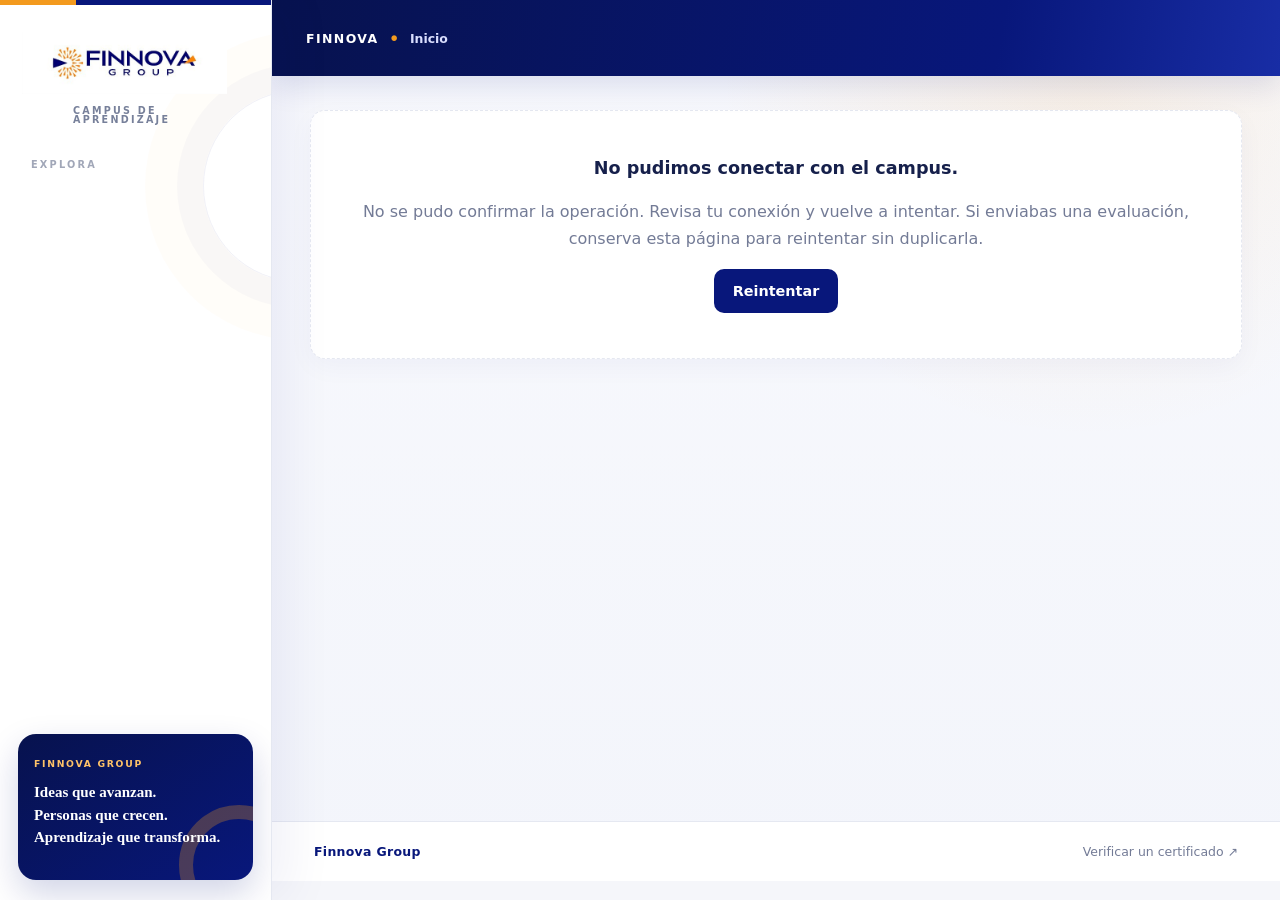
==== commit e1759b6d: "Add files via upload" ====
--- a/web/index.html
+++ b/web/index.html
@@ -1,3 +1,3 @@
 <!doctype html>
-<html lang="es"><head><meta charset="utf-8"><meta name="viewport" content="width=device-width,initial-scale=1"><meta name="theme-color" content="#070a70"><meta name="description" content="Campus Finnova Group: aprendizaje, cursos y certificaciones corporativas."><title>Campus Finnova | Finnova Group</title><link rel="icon" href="favicon.svg?v=finnova5"><link rel="stylesheet" href="styles.css?v=finnova5"><script defer src="config.js?v=finnova5"></script><script defer src="demo.js?v=finnova5"></script><script defer src="certificate.js?v=finnova5"></script><script defer src="app.js?v=finnova5"></script></head>
-<body class="finnova-theme"><a class="skip" href="#main">Saltar al contenido</a><aside id="sidebar"><a class="brand brand-finnova" href="#inicio" aria-label="Finnova Group — Campus de aprendizaje"><span class="brand-logo-wrap"><img class="brand-logo" src="assets/finnova-group.png?v=finnova5" alt="Finnova Group"></span><span class="brand-campus">CAMPUS DE APRENDIZAJE</span></a><div class="nav-label">EXPLORA</div><nav id="navigation" aria-label="Navegación principal"></nav><div class="aside-bottom"><span class="small">FINNOVA GROUP</span><p>Ideas que avanzan.<br>Personas que crecen.<br><strong>Aprendizaje que transforma.</strong></p><div id="mode"></div></div></aside><div class="shell"><header><button id="menu" class="icon-button" aria-label="Abrir menú" aria-expanded="false">☰</button><div class="breadcrumb"><strong class="breadcrumb-brand">FINNOVA</strong><span class="breadcrumb-dot">•</span><b id="section-name">Inicio</b></div><div id="account"></div></header><main id="main" tabindex="-1"><div class="empty">Preparando tu experiencia Finnova…</div></main><footer><span id="footer-brand">Finnova Group</span><a href="#verificar">Verificar un certificado ↗</a></footer></div><dialog id="dialog"><div id="dialog-content"></div></dialog><div id="toast" role="status" aria-live="polite"></div></body></html>+<html lang="es"><head><meta charset="utf-8"><meta name="viewport" content="width=device-width,initial-scale=1"><meta name="theme-color" content="#070a70"><meta name="description" content="Campus Finnova Group: aprendizaje, cursos y certificaciones corporativas."><title>Campus Finnova | Finnova Group</title><link rel="icon" href="favicon.svg?v=finnova6"><link rel="stylesheet" href="styles.css?v=finnova6"><script defer src="config.js?v=finnova6"></script><script defer src="demo.js?v=finnova6"></script><script defer src="certificate.js?v=finnova6"></script><script defer src="app.js?v=finnova6"></script></head>
+<body class="finnova-theme"><a class="skip" href="#main">Saltar al contenido</a><aside id="sidebar"><a class="brand brand-finnova" href="#inicio" aria-label="Finnova Group — Campus de aprendizaje"><span class="brand-logo-wrap"><img class="brand-logo" src="assets/finnova-group.png?v=finnova6" alt="Finnova Group"></span><span class="brand-campus">CAMPUS DE APRENDIZAJE</span></a><div class="nav-label">EXPLORA</div><nav id="navigation" aria-label="Navegación principal"></nav><div class="aside-bottom"><span class="small">FINNOVA GROUP</span><p>Ideas que avanzan.<br>Personas que crecen.<br><strong>Aprendizaje que transforma.</strong></p><div id="mode"></div></div></aside><div class="shell"><header><button id="menu" class="icon-button" aria-label="Abrir menú" aria-expanded="false">☰</button><div class="breadcrumb"><strong class="breadcrumb-brand">FINNOVA</strong><span class="breadcrumb-dot">•</span><b id="section-name">Inicio</b></div><div id="account"></div></header><main id="main" tabindex="-1"><div class="empty">Preparando tu experiencia Finnova…</div></main><footer><span id="footer-brand">Finnova Group</span><a href="#verificar">Verificar un certificado ↗</a></footer></div><dialog id="dialog"><div id="dialog-content"></div></dialog><div id="toast" role="status" aria-live="polite"></div></body></html>
--- a/web/styles.css
+++ b/web/styles.css
@@ -422,3 +422,10 @@
  body.finnova-theme .finnova-section-head{align-items:flex-end}
  body.finnova-theme .finnova-section-head .btn.link{font-size:.76rem}
 }
+
+/* Escuelas y portadas administrables */
+.course-cover.has-cover{background:#40343c;min-height:170px}.course-cover.has-cover:after{display:none}.course-cover>.cover-image{position:absolute;inset:0;width:100%;height:100%;object-fit:cover;z-index:-1}.course-cover.has-cover:before{content:"";position:absolute;inset:0;background:linear-gradient(0deg,#19131ecc,#19131e15);z-index:-1}.course-cover.has-cover .cover-number{display:none}.school-with-image{padding:0 0 18px;overflow:hidden}.school-with-image>.cover-image{display:block;width:100%;aspect-ratio:16/9;object-fit:cover;margin-bottom:14px}.school-description{display:block;font-size:.73rem;line-height:1.4;color:var(--muted);margin:8px 9px;max-height:3em;overflow:hidden}.school-with-image strong{display:block;padding:0 8px}.image-editor{margin:22px 0;padding:20px;background:#faf8fa;border:1px solid var(--line);border-radius:12px}.image-preview{display:grid;place-items:center;max-width:360px;aspect-ratio:16/9;background:#eee9ed;color:#766a75;overflow:hidden;border-radius:8px;margin:12px 0 18px}.image-preview img{width:100%;height:100%;object-fit:contain}.image-file{display:block;margin-top:8px}.image-editor .row{flex-wrap:wrap}.image-unavailable:after{content:"Imagen no disponible";font-size:.75rem;color:#746573}.tabs{flex-wrap:wrap}.schools{grid-template-columns:repeat(auto-fit,minmax(145px,1fr))}
+@media(max-width:760px){.schools{grid-template-columns:repeat(2,minmax(0,1fr))}.section-head{flex-wrap:wrap;gap:12px}.image-editor{padding:15px}}
+.course-cover.has-cover>.cover-image{z-index:0}.course-cover.has-cover:before{z-index:1}.course-cover.has-cover>div,.course-cover.has-cover>.cover-number{position:relative;z-index:2}.course-cover.has-cover .tag{background:#271e2ddb;color:#fff;border-color:#ffffff70}.school strong{overflow-wrap:anywhere}
+
+.finnova-theme .school-with-image{padding:0 0 18px}.finnova-theme .image-editor{background:#f7f8ff}.finnova-theme .school-with-image .school-symbol{margin:8px auto}.finnova-theme .school-with-image small{display:block}
